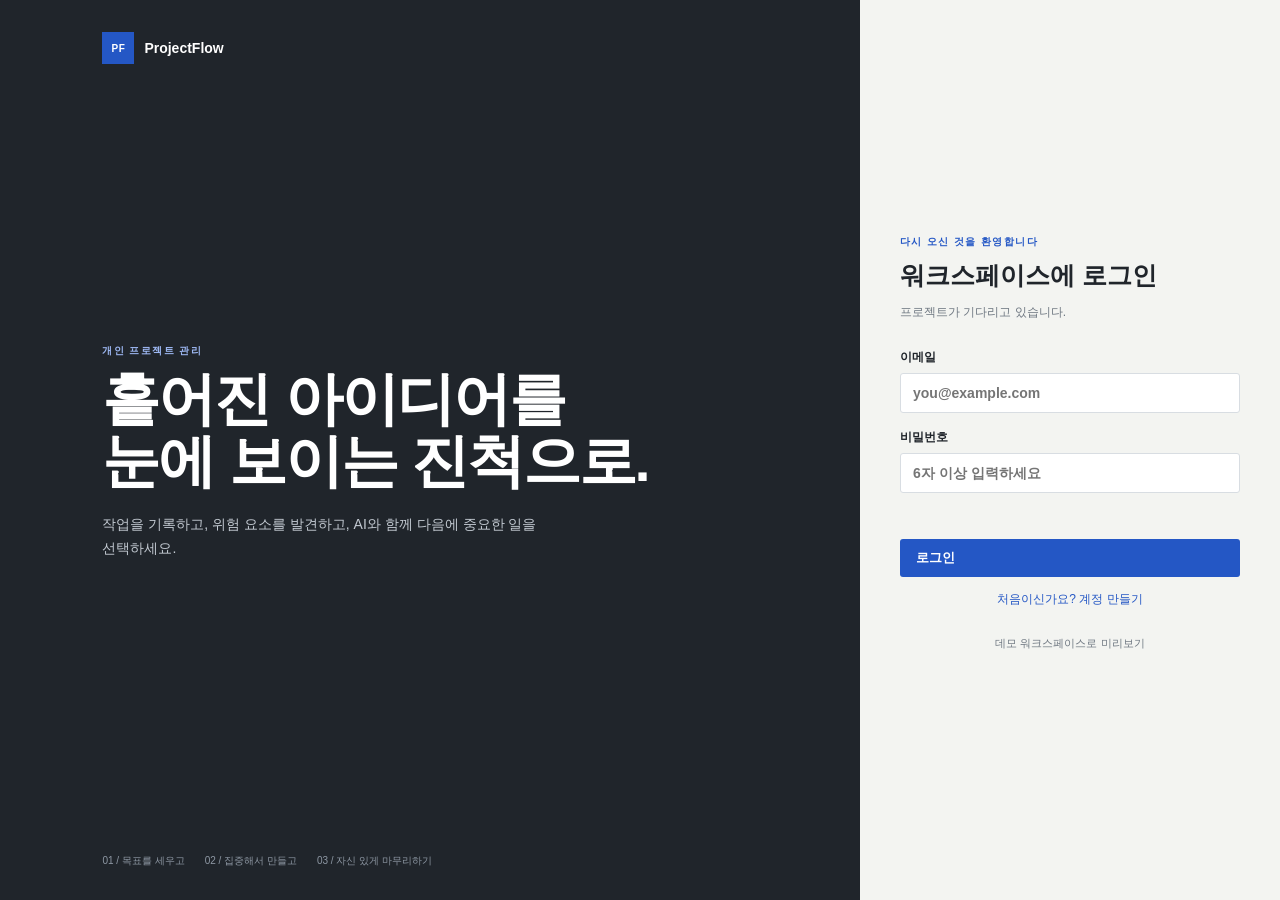
==== archive.html @ 21d0f252 "Build ProjectFlow MVP and responsive Korean UI" ====
<!doctype html>
<html lang="ko"><head><meta charset="UTF-8"><meta name="viewport" content="width=device-width, initial-scale=1"><title>ProjectFlow | 보관함</title><link rel="stylesheet" href="css/style.css"></head><body data-page="archive"><header class="topbar"><a class="brand" href="index.html"><span class="brand-mark">PF</span><span>ProjectFlow</span></a><nav class="top-actions"><a class="text-link" href="index.html">대시보드</a><button class="button button-ghost" data-logout>로그아웃</button></nav></header><main class="shell"><section class="page-heading reveal"><div><p class="eyebrow">프로젝트 기록</p><h1>보관함</h1><p class="lede">완료한 프로젝트를 조용히 돌아보는 공간입니다.</p></div></section><section id="archive-list" class="archive-list reveal delay-1"></section></main><script type="module" src="js/archive.js"></script></body></html>
---- css/style.css ----
:root{--background:#f3f4f1;--surface:#fff;--surface-muted:#e9edf2;--primary:#2457c5;--primary-soft:#e4ebfa;--text:#20252b;--text-muted:#6f7882;--border:#d8dde2;--success:#2f7d58;--warning:#b58018;--danger:#b94747;--radius:3px;--sidebar:232px;font-family:"Pretendard","Noto Sans KR","Segoe UI",Arial,sans-serif}*{box-sizing:border-box}body{margin:0;background:var(--background);color:var(--text);font-family:inherit;font-size:14px}a{color:inherit;text-decoration:none}button,input,textarea,select{font:inherit}button{cursor:pointer}.workspace-sidebar{position:fixed;inset:0 auto 0 0;width:var(--sidebar);display:flex;flex-direction:column;padding:24px 16px;background:var(--surface);border-right:1px solid var(--border);z-index:5}.sidebar-brand{display:flex;align-items:center;gap:10px;padding:0 8px;font-weight:700;font-size:16px}.sidebar-label{margin:48px 8px 10px;color:var(--text-muted);font-size:10px;font-weight:700;letter-spacing:1.4px}.sidebar-link{display:block;padding:10px 12px;margin:3px 0;border-left:2px solid transparent;color:var(--text-muted);font-weight:600}.sidebar-link:hover,.sidebar-link.selected{background:var(--primary-soft);border-left-color:var(--primary);color:var(--primary)}.sidebar-footer{margin-top:auto;display:grid;gap:14px;padding:16px 8px;border-top:1px solid var(--border)}.sidebar-status{color:var(--text-muted);font-size:11px}.sidebar-logout{padding:0;text-align:left;border:0;background:transparent;color:var(--text-muted);font-size:12px}.sidebar-logout:hover{color:var(--danger)}.topbar{height:64px;margin-left:var(--sidebar);padding:0 44px;display:flex;align-items:center;justify-content:flex-end;background:var(--surface);border-bottom:1px solid var(--border)}.topbar .brand{display:none}.top-actions{display:flex;align-items:center;gap:18px}.text-link,.back-link{color:var(--text-muted);font-size:12px;font-weight:700}.text-link:hover,.back-link:hover{color:var(--primary)}.shell{max-width:1160px;margin-left:var(--sidebar);padding:48px 52px 88px}.page-heading,.section-heading,.project-header,.insights-intro{display:flex;align-items:flex-end;justify-content:space-between;gap:24px}.eyebrow{margin:0 0 10px;color:var(--primary);font-size:10px;font-weight:800;letter-spacing:1.4px}.page-heading h1,.insights-intro h1{max-width:700px;margin:0;font-size:34px;line-height:1.15;letter-spacing:-1.2px}.lede{max-width:560px;margin:12px 0 0;color:var(--text-muted);font-size:14px;line-height:1.6}.button{min-height:38px;border:1px solid transparent;border-radius:var(--radius);padding:0 15px;font-size:13px;font-weight:700;transition:background .15s,border-color .15s,color .15s}.button:hover{transform:none}.button-primary{background:var(--primary);color:#fff}.button-primary:hover{background:#1d469f}.button-dark{background:var(--text);color:#fff}.button-ghost{background:var(--surface);border-color:var(--border);color:var(--text)}.button-ghost:hover{border-color:var(--primary);color:var(--primary)}.button-small{min-height:34px;padding:0 12px;font-size:12px}.button-wide{width:100%;display:flex;align-items:center;justify-content:space-between}.stats-row{display:grid;grid-template-columns:repeat(3,170px);gap:0;margin:48px 0 52px;border-top:1px solid var(--border);border-bottom:1px solid var(--border)}.stats-row>div{padding:16px 20px 16px 0}.stats-row>div+div{padding-left:20px;border-left:1px solid var(--border)}.stat-label{display:block;margin-bottom:8px;color:var(--text-muted);font-size:11px}.stats-row strong{font-size:26px;line-height:1}.section-heading{align-items:center;margin-bottom:12px}.section-heading h2{margin:0;font-size:20px;letter-spacing:-.5px}.section-heading .eyebrow{margin-bottom:7px}.muted{color:var(--text-muted);font-size:12px}.project-grid{display:grid;gap:0;background:var(--surface);border-top:1px solid var(--border);border-bottom:1px solid var(--border)}.project-card{display:grid;grid-template-columns:minmax(190px,1.2fr) minmax(220px,1fr) 150px;align-items:center;gap:28px;min-height:108px;padding:18px 20px;border-bottom:1px solid var(--border);transition:background .15s,border-color .15s}.project-card:last-child{border-bottom:0}.project-card:hover{background:#f8faff}.project-card h3{margin:6px 0 5px;font-size:16px;letter-spacing:-.3px}.project-card p{margin:0;overflow:hidden;color:var(--text-muted);font-size:12px;text-overflow:ellipsis;white-space:nowrap}.card-top{display:flex;align-items:center;gap:10px}.card-bottom{display:flex;align-items:center;justify-content:space-between}.status{font-size:10px;font-weight:800}.status.active{color:var(--success)}.status.completed{color:var(--text-muted)}.progress-meta{color:var(--primary);font-size:13px;font-weight:700}.progress-track{height:8px;overflow:hidden;background:var(--surface-muted);border-radius:2px}.progress-bar{height:100%;background:var(--primary);border-radius:2px;transition:width .35s ease}.empty-state{padding:70px 20px;text-align:left;border:1px dashed var(--border);background:var(--surface)}.empty-state h2{margin:15px 0 7px;font-size:20px}.empty-state p{margin:0 0 22px;color:var(--text-muted)}.empty-mark{display:inline-grid;place-items:center;width:32px;height:32px;border:1px solid var(--border);color:var(--primary);font-size:19px}.hidden{display:none!important}.modal{width:min(480px,calc(100% - 32px));border:0;padding:0;background:transparent}.modal::backdrop{background:rgba(32,37,43,.42)}.modal form{position:relative;padding:28px;background:var(--surface);border:1px solid var(--border);border-radius:var(--radius)}.modal-close{position:absolute;top:12px;right:14px;border:0;background:none;color:var(--text-muted);font-size:22px}.modal h2{margin:0 0 24px;font-size:22px}label{display:block;margin:0 0 16px;color:var(--text);font-size:12px;font-weight:700}input,textarea,select{display:block;width:100%;margin-top:7px;padding:11px 12px;border:1px solid var(--border);border-radius:var(--radius);background:var(--surface);color:var(--text);font-size:14px;outline:0}input:focus,textarea:focus,select:focus{border-color:var(--primary)}textarea{resize:vertical}.form-actions{display:flex;justify-content:flex-end;gap:8px;margin-top:22px}.form-error,.form-status{min-height:18px;color:var(--danger);font-size:12px}.project-shell{padding-top:38px}.project-header{align-items:flex-start;padding-bottom:34px;border-bottom:1px solid var(--border)}.project-header h1{margin:0 0 12px;font-size:34px;letter-spacing:-1.2px}.project-goal{max-width:650px;margin:0;color:var(--text-muted);line-height:1.6}.project-progress{min-width:190px}.project-progress strong{display:block;margin-bottom:6px;color:var(--primary);font-size:32px}.project-progress span{color:var(--text-muted);font-size:12px}.project-columns{display:grid;grid-template-columns:minmax(0,1fr) 270px;gap:48px;padding-top:38px}.task-list,.issue-list{border-top:1px solid var(--border)}.task-item,.issue-item{display:flex;align-items:center;gap:12px;min-height:58px;padding:12px 0;border-bottom:1px solid var(--border)}.task-check{width:18px;height:18px;accent-color:var(--primary)}.task-copy{flex:1}.task-title{font-size:13px}.task-title.done{text-decoration:line-through;color:var(--text-muted)}.priority,.severity{font-size:10px;font-weight:800}.priority.high,.severity.high{color:var(--danger)}.priority.medium,.severity.medium{color:var(--warning)}.priority.low,.severity.low{color:var(--success)}.item-delete{border:0;background:transparent;color:#a1a9b1;font-size:17px}.item-delete:hover{color:var(--danger)}.issue-heading{margin-top:56px}.issue-item{display:block;padding:15px 0}.issue-item-top{display:flex;align-items:center;justify-content:space-between;margin-bottom:8px}.issue-item p{margin:0 0 12px;font-size:13px}.issue-state{color:var(--text-muted);font-size:11px}.insight-callout{align-self:start;padding:22px;background:var(--primary-soft);border:1px solid #c6d4f1;border-left:3px solid var(--primary)}.insight-callout h2{margin:8px 0 12px;font-size:20px;line-height:1.25}.insight-callout p:not(.eyebrow){margin:0 0 22px;color:var(--text-muted);font-size:13px;line-height:1.6}.insight-callout .button{background:var(--primary)}.insights-shell{max-width:1050px}.insights-intro{align-items:center;padding-bottom:32px;border-bottom:1px solid var(--border)}.status-orb{display:grid;place-items:center;width:56px;height:56px;border:1px solid #c6d4f1;background:var(--primary-soft);color:var(--primary);font-size:13px;font-weight:800}.question-panel{margin:28px 0;padding:20px;background:var(--surface);border:1px solid var(--border)}.question-panel>label{margin:0 0 10px}.question-row{display:flex;gap:8px}.question-row input{margin:0}.question-row .button{white-space:nowrap}.analysis-grid{display:grid;grid-template-columns:1fr 1fr;gap:16px}.analysis-card{padding:22px;background:var(--surface);border:1px solid var(--border);border-radius:var(--radius)}.analysis-card.full{grid-column:1/-1;border-left:3px solid var(--primary)}.analysis-card h2{margin:7px 0 15px;font-size:20px}.analysis-card p{margin:0;color:var(--text-muted);font-size:13px;line-height:1.7}.analysis-card ul{padding:0;margin:0;list-style:none}.analysis-card li{padding:13px 0;border-top:1px solid var(--border)}.analysis-card li strong{display:block;margin-bottom:5px;font-size:13px}.analysis-card li span{display:block;color:var(--text-muted);font-size:12px;line-height:1.5}.analysis-card .label{color:var(--primary);font-size:10px;font-weight:800;letter-spacing:1px}.archive-list{background:var(--surface);border-top:1px solid var(--border);border-bottom:1px solid var(--border)}.archive-item{display:flex;align-items:center;justify-content:space-between;padding:20px;border-bottom:1px solid var(--border)}.archive-item:last-child{border-bottom:0}.archive-item h3{margin:0 0 6px;font-size:16px}.archive-item p{margin:0;color:var(--text-muted);font-size:12px}.archive-date{color:var(--text-muted);font-size:11px}.auth-layout{display:grid;grid-template-columns:1fr 420px;min-height:100vh}.auth-intro{display:flex;flex-direction:column;padding:32px 8vw;background:var(--text);color:#fff}.auth-intro .brand{display:flex;align-items:center;gap:10px;font-weight:700}.auth-message{margin:auto 0}.auth-message .eyebrow{color:#9db8f3}.auth-message h1{max-width:560px;margin:0 0 20px;font-size:clamp(36px,5vw,58px);line-height:1.08;letter-spacing:-2px}.auth-message p:not(.eyebrow){max-width:450px;color:#c2c9d1;line-height:1.7}.signal-list{display:flex;gap:20px;color:#8e98a4;font-size:10px}.auth-panel{display:grid;place-items:center;padding:28px;background:var(--background)}.auth-card{width:min(100%,340px)}.auth-card h2{margin:0 0 8px;font-size:25px}.auth-card .muted{margin-bottom:28px}.switch-auth,.demo-link{width:100%;padding:14px 0;border:0;background:transparent;color:var(--primary);font-size:12px}.demo-link{color:var(--text-muted);font-size:11px}.brand-mark{display:grid;place-items:center;width:32px;height:32px;background:var(--primary);color:#fff;font-size:10px;font-weight:800;letter-spacing:.5px}.reveal{animation:rise .35s ease both}.delay-1{animation-delay:.04s}.delay-2{animation-delay:.08s}@keyframes rise{from{opacity:0;transform:translateY(5px)}to{opacity:1;transform:none}}@media(max-width:800px){:root{--sidebar:0px}.workspace-sidebar{position:static;width:100%;height:auto;display:block;padding:12px 16px;border-right:0;border-bottom:1px solid var(--border)}.sidebar-brand{padding:0}.sidebar-label{display:none}.workspace-sidebar nav{display:flex;gap:4px;margin-top:12px}.sidebar-link{flex:1;padding:9px 7px;text-align:center;border-left:0;border-bottom:2px solid transparent;font-size:12px}.sidebar-link:hover,.sidebar-link.selected{border-left:0;border-bottom-color:var(--primary)}.sidebar-footer{display:none}.topbar{height:52px;margin-left:0;padding:0 16px}.top-actions{gap:12px}.top-actions .text-link{font-size:11px}.shell{margin-left:0;padding:32px 18px 56px}.page-heading,.project-header,.insights-intro{display:block}.page-heading .button{margin-top:22px}.page-heading h1,.insights-intro h1{font-size:29px}.stats-row{grid-template-columns:repeat(3,1fr);margin:34px 0 38px}.stats-row>div{padding:13px 8px 13px 0}.stats-row>div+div{padding-left:8px}.stats-row strong{font-size:22px}.stat-label{font-size:10px}.project-card{grid-template-columns:1fr;gap:11px;min-height:0;padding:17px}.project-card p{white-space:normal}.card-bottom{margin-top:4px}.project-columns{grid-template-columns:1fr;gap:36px;padding-top:30px}.insight-callout{order:-1}.project-header h1{font-size:29px}.project-progress{min-width:0;margin-top:25px}.analysis-grid{grid-template-columns:1fr}.analysis-card.full{grid-column:auto}.question-row{display:block}.question-row .button{width:100%;margin-top:9px}.archive-item{display:block}.archive-date{display:block;margin-top:10px}.auth-layout{grid-template-columns:1fr}.auth-intro{min-height:43vh;padding:26px 24px}.auth-message{margin:auto 0 30px}.auth-message h1{font-size:39px}.signal-list{display:none}.auth-panel{padding:42px 24px}.modal form{padding:24px}}
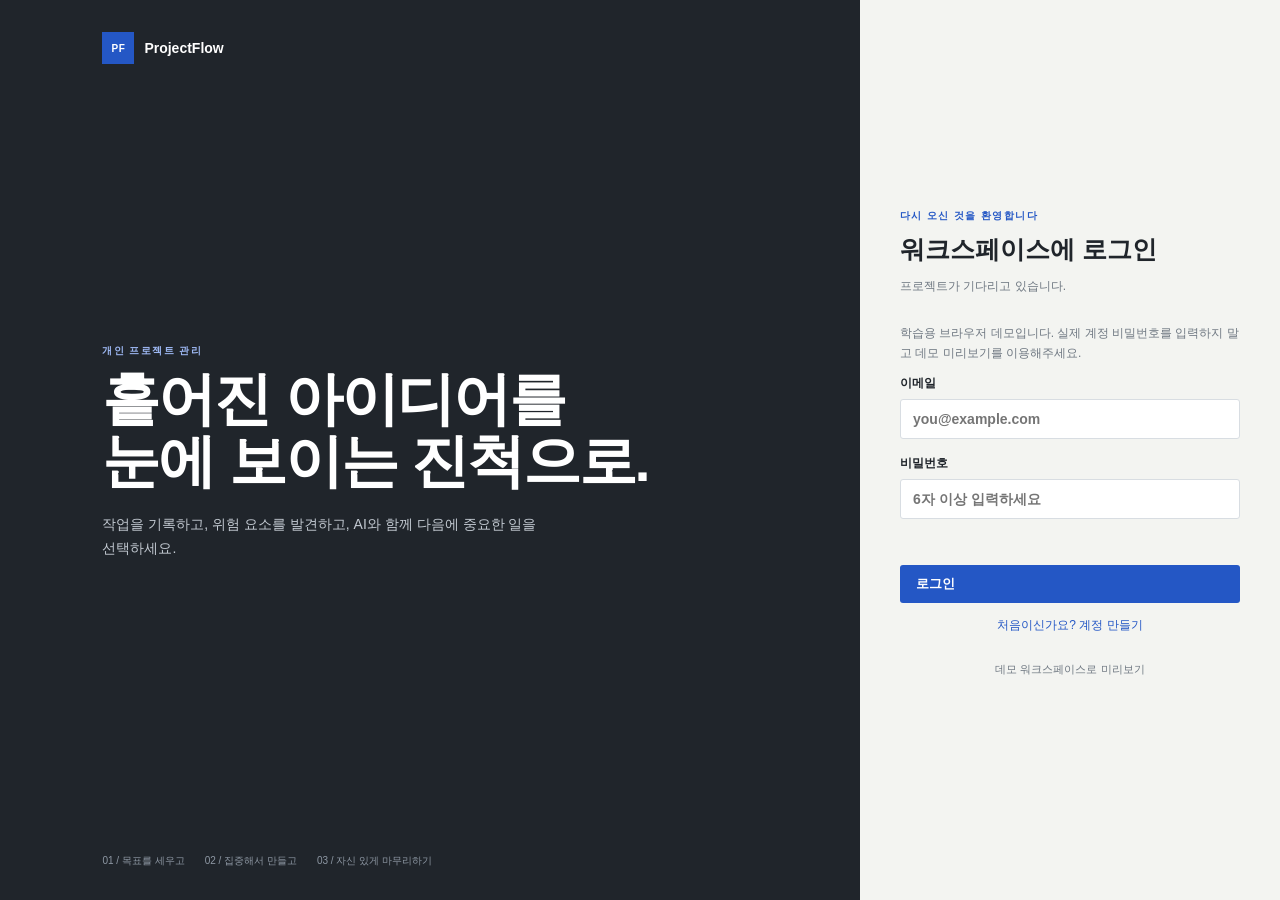
==== commit 1881ab70: "fix: show completed items in archive and document service screenshots" ====
--- a/archive.html
+++ b/archive.html
@@ -1,2 +1,2 @@
 <!doctype html>
-<html lang="ko"><head><meta charset="UTF-8"><meta name="viewport" content="width=device-width, initial-scale=1"><title>ProjectFlow | 보관함</title><link rel="stylesheet" href="css/style.css"></head><body data-page="archive"><header class="topbar"><a class="brand" href="index.html"><span class="brand-mark">PF</span><span>ProjectFlow</span></a><nav class="top-actions"><a class="text-link" href="index.html">대시보드</a><button class="button button-ghost" data-logout>로그아웃</button></nav></header><main class="shell"><section class="page-heading reveal"><div><p class="eyebrow">프로젝트 기록</p><h1>보관함</h1><p class="lede">완료한 프로젝트를 조용히 돌아보는 공간입니다.</p></div></section><section id="archive-list" class="archive-list reveal delay-1"></section></main><script type="module" src="js/archive.js"></script></body></html>+<html lang="ko"><head><meta charset="UTF-8"><meta name="viewport" content="width=device-width, initial-scale=1"><title>ProjectFlow | 보관함</title><link rel="stylesheet" href="css/style.css"></head><body data-page="archive"><header class="topbar"><a class="brand" href="index.html"><span class="brand-mark">PF</span><span>ProjectFlow</span></a><nav class="top-actions"><a class="text-link" href="index.html">대시보드</a><button class="button button-ghost" data-logout>로그아웃</button></nav></header><main class="shell"><section class="page-heading reveal"><div><p class="eyebrow">프로젝트 기록</p><h1>보관함</h1><p class="lede">완료한 작업과 모든 작업을 마친 프로젝트를 모아봅니다.</p></div></section><section id="archive-list" class="archive-list reveal delay-1"></section></main><script type="module" src="js/archive.js?v=2"></script></body></html>
--- a/css/style.css
+++ b/css/style.css
@@ -1 +1,18 @@
-:root{--background:#f3f4f1;--surface:#fff;--surface-muted:#e9edf2;--primary:#2457c5;--primary-soft:#e4ebfa;--text:#20252b;--text-muted:#6f7882;--border:#d8dde2;--success:#2f7d58;--warning:#b58018;--danger:#b94747;--radius:3px;--sidebar:232px;font-family:"Pretendard","Noto Sans KR","Segoe UI",Arial,sans-serif}*{box-sizing:border-box}body{margin:0;background:var(--background);color:var(--text);font-family:inherit;font-size:14px}a{color:inherit;text-decoration:none}button,input,textarea,select{font:inherit}button{cursor:pointer}.workspace-sidebar{position:fixed;inset:0 auto 0 0;width:var(--sidebar);display:flex;flex-direction:column;padding:24px 16px;background:var(--surface);border-right:1px solid var(--border);z-index:5}.sidebar-brand{display:flex;align-items:center;gap:10px;padding:0 8px;font-weight:700;font-size:16px}.sidebar-label{margin:48px 8px 10px;color:var(--text-muted);font-size:10px;font-weight:700;letter-spacing:1.4px}.sidebar-link{display:block;padding:10px 12px;margin:3px 0;border-left:2px solid transparent;color:var(--text-muted);font-weight:600}.sidebar-link:hover,.sidebar-link.selected{background:var(--primary-soft);border-left-color:var(--primary);color:var(--primary)}.sidebar-footer{margin-top:auto;display:grid;gap:14px;padding:16px 8px;border-top:1px solid var(--border)}.sidebar-status{color:var(--text-muted);font-size:11px}.sidebar-logout{padding:0;text-align:left;border:0;background:transparent;color:var(--text-muted);font-size:12px}.sidebar-logout:hover{color:var(--danger)}.topbar{height:64px;margin-left:var(--sidebar);padding:0 44px;display:flex;align-items:center;justify-content:flex-end;background:var(--surface);border-bottom:1px solid var(--border)}.topbar .brand{display:none}.top-actions{display:flex;align-items:center;gap:18px}.text-link,.back-link{color:var(--text-muted);font-size:12px;font-weight:700}.text-link:hover,.back-link:hover{color:var(--primary)}.shell{max-width:1160px;margin-left:var(--sidebar);padding:48px 52px 88px}.page-heading,.section-heading,.project-header,.insights-intro{display:flex;align-items:flex-end;justify-content:space-between;gap:24px}.eyebrow{margin:0 0 10px;color:var(--primary);font-size:10px;font-weight:800;letter-spacing:1.4px}.page-heading h1,.insights-intro h1{max-width:700px;margin:0;font-size:34px;line-height:1.15;letter-spacing:-1.2px}.lede{max-width:560px;margin:12px 0 0;color:var(--text-muted);font-size:14px;line-height:1.6}.button{min-height:38px;border:1px solid transparent;border-radius:var(--radius);padding:0 15px;font-size:13px;font-weight:700;transition:background .15s,border-color .15s,color .15s}.button:hover{transform:none}.button-primary{background:var(--primary);color:#fff}.button-primary:hover{background:#1d469f}.button-dark{background:var(--text);color:#fff}.button-ghost{background:var(--surface);border-color:var(--border);color:var(--text)}.button-ghost:hover{border-color:var(--primary);color:var(--primary)}.button-small{min-height:34px;padding:0 12px;font-size:12px}.button-wide{width:100%;display:flex;align-items:center;justify-content:space-between}.stats-row{display:grid;grid-template-columns:repeat(3,170px);gap:0;margin:48px 0 52px;border-top:1px solid var(--border);border-bottom:1px solid var(--border)}.stats-row>div{padding:16px 20px 16px 0}.stats-row>div+div{padding-left:20px;border-left:1px solid var(--border)}.stat-label{display:block;margin-bottom:8px;color:var(--text-muted);font-size:11px}.stats-row strong{font-size:26px;line-height:1}.section-heading{align-items:center;margin-bottom:12px}.section-heading h2{margin:0;font-size:20px;letter-spacing:-.5px}.section-heading .eyebrow{margin-bottom:7px}.muted{color:var(--text-muted);font-size:12px}.project-grid{display:grid;gap:0;background:var(--surface);border-top:1px solid var(--border);border-bottom:1px solid var(--border)}.project-card{display:grid;grid-template-columns:minmax(190px,1.2fr) minmax(220px,1fr) 150px;align-items:center;gap:28px;min-height:108px;padding:18px 20px;border-bottom:1px solid var(--border);transition:background .15s,border-color .15s}.project-card:last-child{border-bottom:0}.project-card:hover{background:#f8faff}.project-card h3{margin:6px 0 5px;font-size:16px;letter-spacing:-.3px}.project-card p{margin:0;overflow:hidden;color:var(--text-muted);font-size:12px;text-overflow:ellipsis;white-space:nowrap}.card-top{display:flex;align-items:center;gap:10px}.card-bottom{display:flex;align-items:center;justify-content:space-between}.status{font-size:10px;font-weight:800}.status.active{color:var(--success)}.status.completed{color:var(--text-muted)}.progress-meta{color:var(--primary);font-size:13px;font-weight:700}.progress-track{height:8px;overflow:hidden;background:var(--surface-muted);border-radius:2px}.progress-bar{height:100%;background:var(--primary);border-radius:2px;transition:width .35s ease}.empty-state{padding:70px 20px;text-align:left;border:1px dashed var(--border);background:var(--surface)}.empty-state h2{margin:15px 0 7px;font-size:20px}.empty-state p{margin:0 0 22px;color:var(--text-muted)}.empty-mark{display:inline-grid;place-items:center;width:32px;height:32px;border:1px solid var(--border);color:var(--primary);font-size:19px}.hidden{display:none!important}.modal{width:min(480px,calc(100% - 32px));border:0;padding:0;background:transparent}.modal::backdrop{background:rgba(32,37,43,.42)}.modal form{position:relative;padding:28px;background:var(--surface);border:1px solid var(--border);border-radius:var(--radius)}.modal-close{position:absolute;top:12px;right:14px;border:0;background:none;color:var(--text-muted);font-size:22px}.modal h2{margin:0 0 24px;font-size:22px}label{display:block;margin:0 0 16px;color:var(--text);font-size:12px;font-weight:700}input,textarea,select{display:block;width:100%;margin-top:7px;padding:11px 12px;border:1px solid var(--border);border-radius:var(--radius);background:var(--surface);color:var(--text);font-size:14px;outline:0}input:focus,textarea:focus,select:focus{border-color:var(--primary)}textarea{resize:vertical}.form-actions{display:flex;justify-content:flex-end;gap:8px;margin-top:22px}.form-error,.form-status{min-height:18px;color:var(--danger);font-size:12px}.project-shell{padding-top:38px}.project-header{align-items:flex-start;padding-bottom:34px;border-bottom:1px solid var(--border)}.project-header h1{margin:0 0 12px;font-size:34px;letter-spacing:-1.2px}.project-goal{max-width:650px;margin:0;color:var(--text-muted);line-height:1.6}.project-progress{min-width:190px}.project-progress strong{display:block;margin-bottom:6px;color:var(--primary);font-size:32px}.project-progress span{color:var(--text-muted);font-size:12px}.project-columns{display:grid;grid-template-columns:minmax(0,1fr) 270px;gap:48px;padding-top:38px}.task-list,.issue-list{border-top:1px solid var(--border)}.task-item,.issue-item{display:flex;align-items:center;gap:12px;min-height:58px;padding:12px 0;border-bottom:1px solid var(--border)}.task-check{width:18px;height:18px;accent-color:var(--primary)}.task-copy{flex:1}.task-title{font-size:13px}.task-title.done{text-decoration:line-through;color:var(--text-muted)}.priority,.severity{font-size:10px;font-weight:800}.priority.high,.severity.high{color:var(--danger)}.priority.medium,.severity.medium{color:var(--warning)}.priority.low,.severity.low{color:var(--success)}.item-delete{border:0;background:transparent;color:#a1a9b1;font-size:17px}.item-delete:hover{color:var(--danger)}.issue-heading{margin-top:56px}.issue-item{display:block;padding:15px 0}.issue-item-top{display:flex;align-items:center;justify-content:space-between;margin-bottom:8px}.issue-item p{margin:0 0 12px;font-size:13px}.issue-state{color:var(--text-muted);font-size:11px}.insight-callout{align-self:start;padding:22px;background:var(--primary-soft);border:1px solid #c6d4f1;border-left:3px solid var(--primary)}.insight-callout h2{margin:8px 0 12px;font-size:20px;line-height:1.25}.insight-callout p:not(.eyebrow){margin:0 0 22px;color:var(--text-muted);font-size:13px;line-height:1.6}.insight-callout .button{background:var(--primary)}.insights-shell{max-width:1050px}.insights-intro{align-items:center;padding-bottom:32px;border-bottom:1px solid var(--border)}.status-orb{display:grid;place-items:center;width:56px;height:56px;border:1px solid #c6d4f1;background:var(--primary-soft);color:var(--primary);font-size:13px;font-weight:800}.question-panel{margin:28px 0;padding:20px;background:var(--surface);border:1px solid var(--border)}.question-panel>label{margin:0 0 10px}.question-row{display:flex;gap:8px}.question-row input{margin:0}.question-row .button{white-space:nowrap}.analysis-grid{display:grid;grid-template-columns:1fr 1fr;gap:16px}.analysis-card{padding:22px;background:var(--surface);border:1px solid var(--border);border-radius:var(--radius)}.analysis-card.full{grid-column:1/-1;border-left:3px solid var(--primary)}.analysis-card h2{margin:7px 0 15px;font-size:20px}.analysis-card p{margin:0;color:var(--text-muted);font-size:13px;line-height:1.7}.analysis-card ul{padding:0;margin:0;list-style:none}.analysis-card li{padding:13px 0;border-top:1px solid var(--border)}.analysis-card li strong{display:block;margin-bottom:5px;font-size:13px}.analysis-card li span{display:block;color:var(--text-muted);font-size:12px;line-height:1.5}.analysis-card .label{color:var(--primary);font-size:10px;font-weight:800;letter-spacing:1px}.archive-list{background:var(--surface);border-top:1px solid var(--border);border-bottom:1px solid var(--border)}.archive-item{display:flex;align-items:center;justify-content:space-between;padding:20px;border-bottom:1px solid var(--border)}.archive-item:last-child{border-bottom:0}.archive-item h3{margin:0 0 6px;font-size:16px}.archive-item p{margin:0;color:var(--text-muted);font-size:12px}.archive-date{color:var(--text-muted);font-size:11px}.auth-layout{display:grid;grid-template-columns:1fr 420px;min-height:100vh}.auth-intro{display:flex;flex-direction:column;padding:32px 8vw;background:var(--text);color:#fff}.auth-intro .brand{display:flex;align-items:center;gap:10px;font-weight:700}.auth-message{margin:auto 0}.auth-message .eyebrow{color:#9db8f3}.auth-message h1{max-width:560px;margin:0 0 20px;font-size:clamp(36px,5vw,58px);line-height:1.08;letter-spacing:-2px}.auth-message p:not(.eyebrow){max-width:450px;color:#c2c9d1;line-height:1.7}.signal-list{display:flex;gap:20px;color:#8e98a4;font-size:10px}.auth-panel{display:grid;place-items:center;padding:28px;background:var(--background)}.auth-card{width:min(100%,340px)}.auth-card h2{margin:0 0 8px;font-size:25px}.auth-card .muted{margin-bottom:28px}.switch-auth,.demo-link{width:100%;padding:14px 0;border:0;background:transparent;color:var(--primary);font-size:12px}.demo-link{color:var(--text-muted);font-size:11px}.brand-mark{display:grid;place-items:center;width:32px;height:32px;background:var(--primary);color:#fff;font-size:10px;font-weight:800;letter-spacing:.5px}.reveal{animation:rise .35s ease both}.delay-1{animation-delay:.04s}.delay-2{animation-delay:.08s}@keyframes rise{from{opacity:0;transform:translateY(5px)}to{opacity:1;transform:none}}@media(max-width:800px){:root{--sidebar:0px}.workspace-sidebar{position:static;width:100%;height:auto;display:block;padding:12px 16px;border-right:0;border-bottom:1px solid var(--border)}.sidebar-brand{padding:0}.sidebar-label{display:none}.workspace-sidebar nav{display:flex;gap:4px;margin-top:12px}.sidebar-link{flex:1;padding:9px 7px;text-align:center;border-left:0;border-bottom:2px solid transparent;font-size:12px}.sidebar-link:hover,.sidebar-link.selected{border-left:0;border-bottom-color:var(--primary)}.sidebar-footer{display:none}.topbar{height:52px;margin-left:0;padding:0 16px}.top-actions{gap:12px}.top-actions .text-link{font-size:11px}.shell{margin-left:0;padding:32px 18px 56px}.page-heading,.project-header,.insights-intro{display:block}.page-heading .button{margin-top:22px}.page-heading h1,.insights-intro h1{font-size:29px}.stats-row{grid-template-columns:repeat(3,1fr);margin:34px 0 38px}.stats-row>div{padding:13px 8px 13px 0}.stats-row>div+div{padding-left:8px}.stats-row strong{font-size:22px}.stat-label{font-size:10px}.project-card{grid-template-columns:1fr;gap:11px;min-height:0;padding:17px}.project-card p{white-space:normal}.card-bottom{margin-top:4px}.project-columns{grid-template-columns:1fr;gap:36px;padding-top:30px}.insight-callout{order:-1}.project-header h1{font-size:29px}.project-progress{min-width:0;margin-top:25px}.analysis-grid{grid-template-columns:1fr}.analysis-card.full{grid-column:auto}.question-row{display:block}.question-row .button{width:100%;margin-top:9px}.archive-item{display:block}.archive-date{display:block;margin-top:10px}.auth-layout{grid-template-columns:1fr}.auth-intro{min-height:43vh;padding:26px 24px}.auth-message{margin:auto 0 30px}.auth-message h1{font-size:39px}.signal-list{display:none}.auth-panel{padding:42px 24px}.modal form{padding:24px}}+:root{--background:#f3f4f1;--surface:#fff;--surface-muted:#e9edf2;--primary:#2457c5;--primary-soft:#e4ebfa;--text:#20252b;--text-muted:#6f7882;--border:#d8dde2;--success:#2f7d58;--warning:#b58018;--danger:#b94747;--radius:3px;--sidebar:232px;font-family:"Pretendard","Noto Sans KR","Segoe UI",Arial,sans-serif}*{box-sizing:border-box}body{margin:0;background:var(--background);color:var(--text);font-family:inherit;font-size:14px}a{color:inherit;text-decoration:none}button,input,textarea,select{font:inherit}button{cursor:pointer}.workspace-sidebar{position:fixed;inset:0 auto 0 0;width:var(--sidebar);display:flex;flex-direction:column;padding:24px 16px;background:var(--surface);border-right:1px solid var(--border);z-index:5}.sidebar-brand{display:flex;align-items:center;gap:10px;padding:0 8px;font-weight:700;font-size:16px}.sidebar-label{margin:48px 8px 10px;color:var(--text-muted);font-size:10px;font-weight:700;letter-spacing:1.4px}.sidebar-link{display:block;padding:10px 12px;margin:3px 0;border-left:2px solid transparent;color:var(--text-muted);font-weight:600}.sidebar-link:hover,.sidebar-link.selected{background:var(--primary-soft);border-left-color:var(--primary);color:var(--primary)}.sidebar-footer{margin-top:auto;display:grid;gap:14px;padding:16px 8px;border-top:1px solid var(--border)}.sidebar-status{color:var(--text-muted);font-size:11px}.sidebar-logout{padding:0;text-align:left;border:0;background:transparent;color:var(--text-muted);font-size:12px}.sidebar-logout:hover{color:var(--danger)}.topbar{height:64px;margin-left:var(--sidebar);padding:0 44px;display:flex;align-items:center;justify-content:flex-end;background:var(--surface);border-bottom:1px solid var(--border)}.topbar .brand{display:none}.top-actions{display:flex;align-items:center;gap:18px}.text-link,.back-link{color:var(--text-muted);font-size:12px;font-weight:700}.text-link:hover,.back-link:hover{color:var(--primary)}.shell{max-width:1160px;margin-left:var(--sidebar);padding:48px 52px 88px}.page-heading,.section-heading,.project-header,.insights-intro{display:flex;align-items:flex-end;justify-content:space-between;gap:24px}.eyebrow{margin:0 0 10px;color:var(--primary);font-size:10px;font-weight:800;letter-spacing:1.4px}.page-heading h1,.insights-intro h1{max-width:700px;margin:0;font-size:34px;line-height:1.15;letter-spacing:-1.2px}.lede{max-width:560px;margin:12px 0 0;color:var(--text-muted);font-size:14px;line-height:1.6}.button{min-height:38px;border:1px solid transparent;border-radius:var(--radius);padding:0 15px;font-size:13px;font-weight:700;transition:background .15s,border-color .15s,color .15s}.button:hover{transform:none}.button-primary{background:var(--primary);color:#fff}.button-primary:hover{background:#1d469f}.button-dark{background:var(--text);color:#fff}.button-ghost{background:var(--surface);border-color:var(--border);color:var(--text)}.button-ghost:hover{border-color:var(--primary);color:var(--primary)}.button-small{min-height:34px;padding:0 12px;font-size:12px}.button-wide{width:100%;display:flex;align-items:center;justify-content:space-between}.stats-row{display:grid;grid-template-columns:repeat(3,170px);gap:0;margin:48px 0 52px;border-top:1px solid var(--border);border-bottom:1px solid var(--border)}.stats-row>div{padding:16px 20px 16px 0}.stats-row>div+div{padding-left:20px;border-left:1px solid var(--border)}.stat-label{display:block;margin-bottom:8px;color:var(--text-muted);font-size:11px}.stats-row strong{font-size:26px;line-height:1}.section-heading{align-items:center;margin-bottom:12px}.section-heading h2{margin:0;font-size:20px;letter-spacing:-.5px}.section-heading .eyebrow{margin-bottom:7px}.muted{color:var(--text-muted);font-size:12px}.project-grid{display:grid;gap:0;background:var(--surface);border-top:1px solid var(--border);border-bottom:1px solid var(--border)}.project-card{display:grid;grid-template-columns:minmax(190px,1.2fr) minmax(220px,1fr) 150px;align-items:center;gap:28px;min-height:108px;padding:18px 20px;border-bottom:1px solid var(--border);transition:background .15s,border-color .15s}.project-card:last-child{border-bottom:0}.project-card:hover{background:#f8faff}.project-card h3{margin:6px 0 5px;font-size:16px;letter-spacing:-.3px}.project-card p{margin:0;overflow:hidden;color:var(--text-muted);font-size:12px;text-overflow:ellipsis;white-space:nowrap}.card-top{display:flex;align-items:center;gap:10px}.card-bottom{display:flex;align-items:center;justify-content:space-between}.status{font-size:10px;font-weight:800}.status.active{color:var(--success)}.status.completed{color:var(--text-muted)}.progress-meta{color:var(--primary);font-size:13px;font-weight:700}.progress-track{height:8px;overflow:hidden;background:var(--surface-muted);border-radius:2px}.progress-bar{height:100%;background:var(--primary);border-radius:2px;transition:width .35s ease}.empty-state{padding:70px 20px;text-align:left;border:1px dashed var(--border);background:var(--surface)}.empty-state h2{margin:15px 0 7px;font-size:20px}.empty-state p{margin:0 0 22px;color:var(--text-muted)}.empty-mark{display:inline-grid;place-items:center;width:32px;height:32px;border:1px solid var(--border);color:var(--primary);font-size:19px}.hidden{display:none!important}.modal{width:min(480px,calc(100% - 32px));border:0;padding:0;background:transparent}.modal::backdrop{background:rgba(32,37,43,.42)}.modal form{position:relative;padding:28px;background:var(--surface);border:1px solid var(--border);border-radius:var(--radius)}.modal-close{position:absolute;top:12px;right:14px;border:0;background:none;color:var(--text-muted);font-size:22px}.modal h2{margin:0 0 24px;font-size:22px}label{display:block;margin:0 0 16px;color:var(--text);font-size:12px;font-weight:700}input,textarea,select{display:block;width:100%;margin-top:7px;padding:11px 12px;border:1px solid var(--border);border-radius:var(--radius);background:var(--surface);color:var(--text);font-size:14px;outline:0}input:focus,textarea:focus,select:focus{border-color:var(--primary)}textarea{resize:vertical}.form-actions{display:flex;justify-content:flex-end;gap:8px;margin-top:22px}.form-error,.form-status{min-height:18px;color:var(--danger);font-size:12px}.project-shell{padding-top:38px}.project-header{align-items:flex-start;padding-bottom:34px;border-bottom:1px solid var(--border)}.project-header h1{margin:0 0 12px;font-size:34px;letter-spacing:-1.2px}.project-goal{max-width:650px;margin:0;color:var(--text-muted);line-height:1.6}.project-progress{min-width:190px}.project-progress strong{display:block;margin-bottom:6px;color:var(--primary);font-size:32px}.project-progress span{color:var(--text-muted);font-size:12px}.project-columns{display:grid;grid-template-columns:minmax(0,1fr) 270px;gap:48px;padding-top:38px}.task-list,.issue-list{border-top:1px solid var(--border)}.task-item,.issue-item{display:flex;align-items:center;gap:12px;min-height:58px;padding:12px 0;border-bottom:1px solid var(--border)}.task-check{width:18px;height:18px;accent-color:var(--primary)}.task-copy{flex:1}.task-title{font-size:13px}.task-title.done{text-decoration:line-through;color:var(--text-muted)}.priority,.severity{font-size:10px;font-weight:800}.priority.high,.severity.high{color:var(--danger)}.priority.medium,.severity.medium{color:var(--warning)}.priority.low,.severity.low{color:var(--success)}.item-delete{border:0;background:transparent;color:#a1a9b1;font-size:17px}.item-delete:hover{color:var(--danger)}.issue-heading{margin-top:56px}.issue-item{display:block;padding:15px 0}.issue-item-top{display:flex;align-items:center;justify-content:space-between;margin-bottom:8px}.issue-item p{margin:0 0 12px;font-size:13px}.issue-state{color:var(--text-muted);font-size:11px}.insight-callout{align-self:start;padding:22px;background:var(--primary-soft);border:1px solid #c6d4f1;border-left:3px solid var(--primary)}.insight-callout h2{margin:8px 0 12px;font-size:20px;line-height:1.25}.insight-callout p:not(.eyebrow){margin:0 0 22px;color:var(--text-muted);font-size:13px;line-height:1.6}.insight-callout .button{background:var(--primary)}.insights-shell{max-width:1050px}.insights-intro{align-items:center;padding-bottom:32px;border-bottom:1px solid var(--border)}.status-orb{display:grid;place-items:center;width:56px;height:56px;border:1px solid #c6d4f1;background:var(--primary-soft);color:var(--primary);font-size:13px;font-weight:800}.question-panel{margin:28px 0;padding:20px;background:var(--surface);border:1px solid var(--border)}.question-panel>label{margin:0 0 10px}.question-row{display:flex;gap:8px}.question-row input{margin:0}.question-row .button{white-space:nowrap}.analysis-grid{display:grid;grid-template-columns:1fr 1fr;gap:16px}.analysis-card{padding:22px;background:var(--surface);border:1px solid var(--border);border-radius:var(--radius)}.analysis-card.full{grid-column:1/-1;border-left:3px solid var(--primary)}.analysis-card h2{margin:7px 0 15px;font-size:20px}.analysis-card p{margin:0;color:var(--text-muted);font-size:13px;line-height:1.7}.analysis-card ul{padding:0;margin:0;list-style:none}.analysis-card li{padding:13px 0;border-top:1px solid var(--border)}.analysis-card li strong{display:block;margin-bottom:5px;font-size:13px}.analysis-card li span{display:block;color:var(--text-muted);font-size:12px;line-height:1.5}.analysis-card .label{color:var(--primary);font-size:10px;font-weight:800;letter-spacing:1px}.archive-list{background:var(--surface);border-top:1px solid var(--border);border-bottom:1px solid var(--border)}.archive-item{display:flex;align-items:center;justify-content:space-between;padding:20px;border-bottom:1px solid var(--border)}.archive-item:last-child{border-bottom:0}.archive-item h3{margin:0 0 6px;font-size:16px}.archive-item p{margin:0;color:var(--text-muted);font-size:12px}.archive-date{color:var(--text-muted);font-size:11px}.auth-layout{display:grid;grid-template-columns:1fr 420px;min-height:100vh}.auth-intro{display:flex;flex-direction:column;padding:32px 8vw;background:var(--text);color:#fff}.auth-intro .brand{display:flex;align-items:center;gap:10px;font-weight:700}.auth-message{margin:auto 0}.auth-message .eyebrow{color:#9db8f3}.auth-message h1{max-width:560px;margin:0 0 20px;font-size:clamp(36px,5vw,58px);line-height:1.08;letter-spacing:-2px}.auth-message p:not(.eyebrow){max-width:450px;color:#c2c9d1;line-height:1.7}.signal-list{display:flex;gap:20px;color:#8e98a4;font-size:10px}.auth-panel{display:grid;place-items:center;padding:28px;background:var(--background)}.auth-card{width:min(100%,340px)}.auth-card h2{margin:0 0 8px;font-size:25px}.auth-card .muted{margin-bottom:28px}.switch-auth,.demo-link{width:100%;padding:14px 0;border:0;background:transparent;color:var(--primary);font-size:12px}.demo-link{color:var(--text-muted);font-size:11px}.brand-mark{display:grid;place-items:center;width:32px;height:32px;background:var(--primary);color:#fff;font-size:10px;font-weight:800;letter-spacing:.5px}.reveal{animation:rise .35s ease both}.delay-1{animation-delay:.04s}.delay-2{animation-delay:.08s}@keyframes rise{from{opacity:0;transform:translateY(5px)}to{opacity:1;transform:none}}@media(max-width:800px){:root{--sidebar:0px}.workspace-sidebar{position:static;width:100%;height:auto;display:block;padding:12px 16px;border-right:0;border-bottom:1px solid var(--border)}.sidebar-brand{padding:0}.sidebar-label{display:none}.workspace-sidebar nav{display:flex;gap:4px;margin-top:12px}.sidebar-link{flex:1;padding:9px 7px;text-align:center;border-left:0;border-bottom:2px solid transparent;font-size:12px}.sidebar-link:hover,.sidebar-link.selected{border-left:0;border-bottom-color:var(--primary)}.sidebar-footer{display:none}.topbar{height:52px;margin-left:0;padding:0 16px}.top-actions{gap:12px}.top-actions .text-link{font-size:11px}.shell{margin-left:0;padding:32px 18px 56px}.page-heading,.project-header,.insights-intro{display:block}.page-heading .button{margin-top:22px}.page-heading h1,.insights-intro h1{font-size:29px}.stats-row{grid-template-columns:repeat(3,1fr);margin:34px 0 38px}.stats-row>div{padding:13px 8px 13px 0}.stats-row>div+div{padding-left:8px}.stats-row strong{font-size:22px}.stat-label{font-size:10px}.project-card{grid-template-columns:1fr;gap:11px;min-height:0;padding:17px}.project-card p{white-space:normal}.card-bottom{margin-top:4px}.project-columns{grid-template-columns:1fr;gap:36px;padding-top:30px}.insight-callout{order:-1}.project-header h1{font-size:29px}.project-progress{min-width:0;margin-top:25px}.analysis-grid{grid-template-columns:1fr}.analysis-card.full{grid-column:auto}.question-row{display:block}.question-row .button{width:100%;margin-top:9px}.archive-item{display:block}.archive-date{display:block;margin-top:10px}.auth-layout{grid-template-columns:1fr}.auth-intro{min-height:43vh;padding:26px 24px}.auth-message{margin:auto 0 30px}.auth-message h1{font-size:39px}.signal-list{display:none}.auth-panel{padding:42px 24px}.modal form{padding:24px}}
+
+.analysis-notice{font-size:12px;color:var(--text-muted);line-height:1.7;margin-top:14px}
+.analysis-card p,.analysis-card li,.form-status{overflow-wrap:anywhere}
+.analysis-card li>span{white-space:pre-line}
+#analysis-status:empty{display:none}
+@media(max-width:600px){.question-row{display:flex;flex-direction:column;align-items:stretch}.question-row input{width:100%;min-width:0}.question-row .button{width:100%}.analysis-grid{grid-template-columns:minmax(0,1fr)}}
+
+.wide-modal{width:min(680px,calc(100% - 32px))}
+.starter-list{display:grid;gap:12px;margin-top:20px}
+.starter-item{display:grid;grid-template-columns:20px minmax(0,1fr);gap:14px;align-items:start;margin:0;padding:18px;border:1px solid var(--border);background:#f8faff;border-radius:8px;cursor:pointer}
+.starter-item input[type=checkbox]{width:18px;height:18px;margin:3px 0 0;padding:0;accent-color:var(--primary)}
+.starter-copy{display:grid;gap:8px;min-width:0}
+.starter-copy strong{font-size:15px;line-height:1.5;overflow-wrap:anywhere}
+.starter-copy small{display:block;font-size:12px;font-weight:400;line-height:1.7;color:var(--text-muted);overflow-wrap:anywhere}
+.modal{max-height:calc(100dvh - 32px);overflow-y:auto}
+.button:disabled{opacity:.65;cursor:wait}
+@media(max-width:600px){.modal .form-actions{flex-wrap:wrap}.starter-item{padding:14px;gap:10px}}
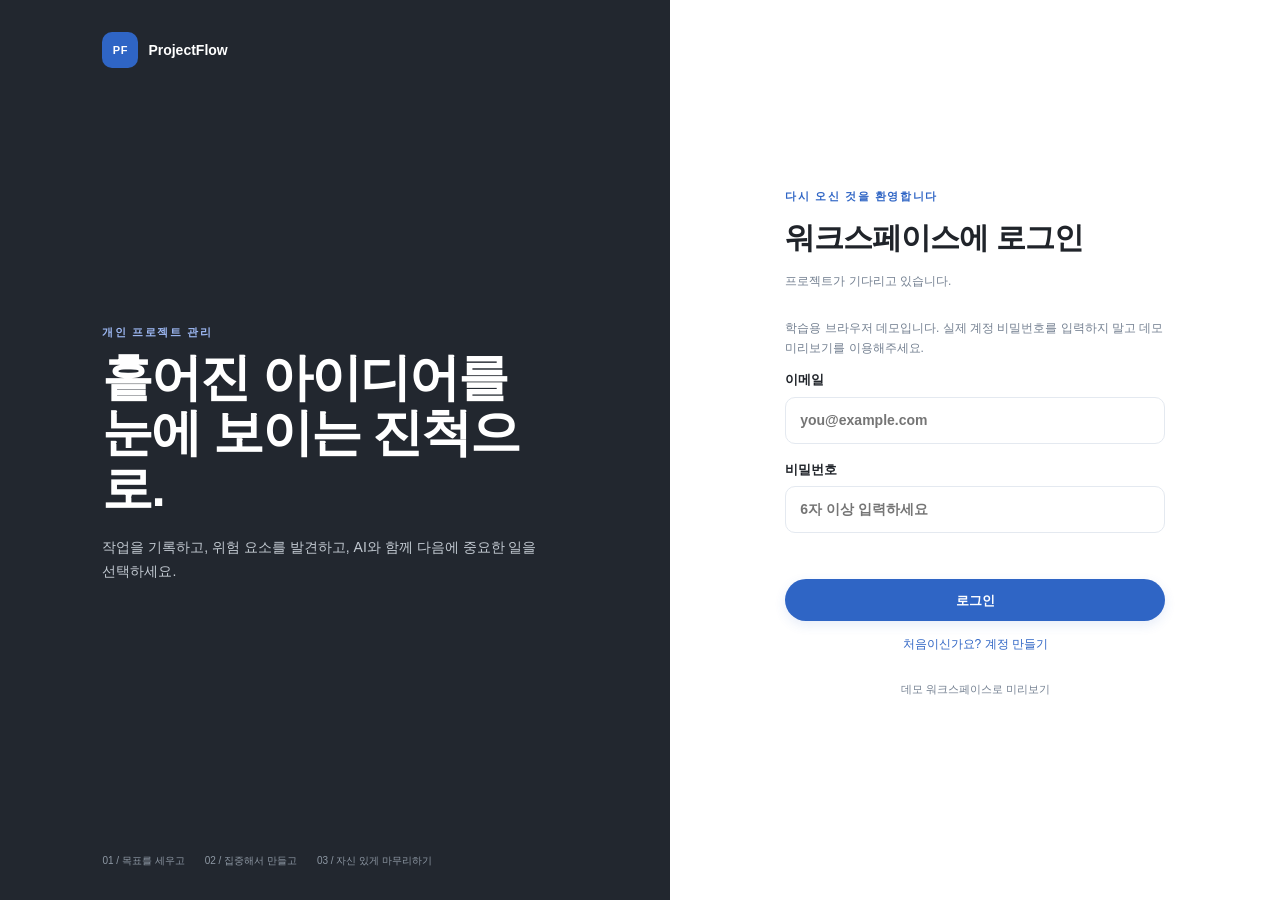
==== commit 823fe60a: "Refine ProjectFlow visual design and actionable project workflow" ====
--- a/archive.html
+++ b/archive.html
@@ -1,2 +1,2 @@
 <!doctype html>
-<html lang="ko"><head><meta charset="UTF-8"><meta name="viewport" content="width=device-width, initial-scale=1"><title>ProjectFlow | 보관함</title><link rel="stylesheet" href="css/style.css"></head><body data-page="archive"><header class="topbar"><a class="brand" href="index.html"><span class="brand-mark">PF</span><span>ProjectFlow</span></a><nav class="top-actions"><a class="text-link" href="index.html">대시보드</a><button class="button button-ghost" data-logout>로그아웃</button></nav></header><main class="shell"><section class="page-heading reveal"><div><p class="eyebrow">프로젝트 기록</p><h1>보관함</h1><p class="lede">완료한 작업과 모든 작업을 마친 프로젝트를 모아봅니다.</p></div></section><section id="archive-list" class="archive-list reveal delay-1"></section></main><script type="module" src="js/archive.js?v=2"></script></body></html>+<html lang="ko"><head><meta charset="UTF-8"><meta name="viewport" content="width=device-width, initial-scale=1"><title>ProjectFlow | 보관함</title><link rel="stylesheet" href="css/style.css"><link rel="stylesheet" href="css/archive.css?v=1"><link rel="stylesheet" href="css/project-delete.css?v=1"><link rel="stylesheet" href="css/design.css?v=1"></head><body data-page="archive"><header class="topbar"><a class="brand" href="index.html"><span class="brand-mark">PF</span><span>ProjectFlow</span></a><nav class="top-actions"><a class="text-link" href="index.html">대시보드</a><button class="button button-ghost" data-logout>로그아웃</button></nav></header><main class="shell"><section class="page-heading reveal"><div><p class="eyebrow">프로젝트 기록</p><h1>보관함</h1><p class="lede">완료한 작업과 모든 작업을 마친 프로젝트를 모아봅니다.</p></div></section><section id="archive-list" class="archive-list reveal delay-1"></section></main><script type="module" src="js/archive.js?v=4"></script></body></html>
--- a/css/archive.css
+++ b/css/archive.css
@@ -0,0 +1,24 @@
+/* Archive page layout */
+body[data-page="archive"] .page-heading{margin-bottom:32px}
+body[data-page="archive"] .archive-list{display:grid;gap:24px;background:transparent;border:0}
+body[data-page="archive"] .archive-group{min-width:0;background:var(--surface);border:1px solid var(--border);border-radius:var(--radius);overflow:hidden}
+body[data-page="archive"] .archive-group .section-heading{gap:16px;margin:0;padding:20px;border-bottom:1px solid var(--border)}
+body[data-page="archive"] .archive-group .section-heading h2{font-size:18px;line-height:1.5}
+body[data-page="archive"] .archive-count{flex-shrink:0;padding:4px 9px;background:var(--surface-muted);border-radius:12px;color:var(--text-muted);font-size:12px}
+body[data-page="archive"] .archive-empty{margin:0;padding:24px 20px;color:var(--text-muted);font-size:13px;line-height:1.7}
+body[data-page="archive"] .archive-item{gap:24px;min-height:92px}
+body[data-page="archive"] .archive-item>div{min-width:0}
+body[data-page="archive"] .archive-item h3,.archive-item p{overflow-wrap:anywhere;line-height:1.6}
+body[data-page="archive"] .archive-date{flex-shrink:0;line-height:1.6}
+body[data-page="archive"] .archive-item:hover{background:#f8faff}
+body[data-page="archive"] .archive-item:focus-visible{outline:2px solid var(--primary);outline-offset:-2px}
+@media(max-width:600px){
+ body[data-page="archive"] .page-heading{margin-bottom:24px}
+ body[data-page="archive"] .archive-list{gap:20px}
+ body[data-page="archive"] .archive-group .section-heading{padding:16px}
+ body[data-page="archive"] .archive-group .section-heading h2{font-size:16px}
+ body[data-page="archive"] .archive-item{padding:16px;min-height:0}
+ body[data-page="archive"] .archive-item h3{font-size:15px}
+ body[data-page="archive"] .archive-date{white-space:normal}
+ body[data-page="archive"] .archive-empty{padding:20px 16px}
+}
--- a/css/project-delete.css
+++ b/css/project-delete.css
@@ -0,0 +1,70 @@
+.button-danger{background:var(--danger);color:#fff}
+.button-danger:hover{background:#923737}
+.project-delete-name{font-weight:700;overflow-wrap:anywhere}
+.project-delete-description{color:var(--text-muted);font-size:13px;line-height:1.7}
+.project-delete-modal .form-actions{flex-wrap:wrap}
+.project-entry{display:grid;grid-template-columns:minmax(0,1fr) auto;align-items:center;border-bottom:1px solid var(--border);background:var(--surface)}
+.project-entry:last-child{border-bottom:0}
+.project-entry .project-card{border-bottom:0;grid-template-columns:minmax(0,1.3fr) minmax(0,1fr) 80px;gap:20px}
+@media(max-width:800px){.project-entry .project-card{grid-template-columns:minmax(0,1fr)}}
+.project-entry>button{margin:0 16px 0 0}
+.archive-project-entry{display:grid;grid-template-columns:minmax(0,1fr) auto;align-items:center;border-bottom:1px solid var(--border)}
+.archive-project-entry:last-child{border-bottom:0}
+body[data-page="archive"] .archive-project-entry .archive-item{border-bottom:0}
+.archive-project-entry>button{margin:0 16px 0 0}
+.project-progress .project-delete-trigger{display:block;margin:18px 0 0 auto}
+@media(max-width:600px){
+ .project-entry,.archive-project-entry{grid-template-columns:minmax(0,1fr)}
+ .project-entry>button,.archive-project-entry>button{justify-self:end;margin:0 16px 16px}
+ .project-progress .project-delete-trigger{margin-left:0}
+}
+
+
+/* Destructive action dialog */
+body .project-delete-modal{width:min(440px,calc(100% - 32px));border-radius:20px;box-shadow:0 24px 80px rgba(20,28,40,.22)}
+body .project-delete-modal::backdrop{background:rgba(24,32,44,.44);backdrop-filter:blur(4px)}
+body .project-delete-modal form{padding:30px;border:0;border-radius:20px}
+.delete-dialog-icon{display:grid;place-items:center;width:48px;height:48px;margin-bottom:20px;background:#fbeeed;border:1px solid #f5dfdc;border-radius:14px;color:#bc5049}
+.delete-dialog-icon svg{width:24px;height:24px}
+body .project-delete-modal h2{margin:0 0 10px;font-size:23px;line-height:1.4;letter-spacing:-.7px}
+body .project-delete-modal .project-delete-description{margin:0;font-size:13px;line-height:1.7;color:var(--text-muted)}
+.delete-project-summary{margin-top:24px;padding:18px;background:#f6f7f9;border:1px solid #e8ebef;border-radius:12px}
+.delete-summary-label{color:var(--text-muted);font-size:11px;font-weight:600}
+body .project-delete-modal .project-delete-name{margin:7px 0 16px;font-size:16px;line-height:1.5;font-weight:700;overflow-wrap:anywhere}
+.delete-summary-counts{display:grid;grid-template-columns:1fr 1fr;border-top:1px solid #e2e6eb;padding-top:13px;gap:16px;font-size:12px;color:var(--text-muted)}
+.delete-summary-counts>span{display:flex;justify-content:space-between;gap:8px}
+.delete-summary-counts>span+span{border-left:1px solid #e2e6eb;padding-left:16px}
+.delete-summary-counts strong{font-weight:700;color:var(--text)}
+.delete-permanent-note{margin:16px 0 0;color:#a35a55;font-size:12px;line-height:1.6}
+body .project-delete-modal .form-error:empty{display:none}
+body .project-delete-modal .form-actions{display:grid;grid-template-columns:1fr 1fr;gap:10px;margin-top:26px}
+body .project-delete-modal .button{min-height:44px;border-radius:10px;font-size:13px}
+body .project-delete-modal .button-ghost{background:#fff;border-color:#dfe3e8;color:#525b66}
+body .project-delete-modal .button-danger{background:#b94e47;border-color:#b94e47;color:#fff}
+body .project-delete-modal .button-danger:hover{background:#a3423c;border-color:#a3423c}
+body .project-delete-modal .button:focus-visible{outline:2px solid #7e8da6;outline-offset:3px}
+@media(max-width:600px){body .project-delete-modal form{padding:24px}body .project-delete-modal h2{font-size:21px}}
+
+/* Project row actions */
+body button[data-delete-project]{display:inline-flex;align-items:center;justify-content:center;gap:6px;min-height:32px;padding:6px 9px;border:0;border-radius:7px;background:transparent;color:#8b929b;font-size:12px;font-weight:500;white-space:nowrap;transition:background .15s,color .15s}
+body button[data-delete-project]::before{content:"";width:14px;height:14px;flex-shrink:0;background:currentColor;mask:url("data:image/svg+xml,%3Csvg xmlns='http://www.w3.org/2000/svg' viewBox='0 0 24 24' fill='none' stroke='black' stroke-width='1.7' stroke-linecap='round' stroke-linejoin='round'%3E%3Cpath d='M3 6h18M9 6V4h6v2M5 6l1 14h12l1-14M10 10v6M14 10v6'/%3E%3C/svg%3E") center/contain no-repeat}
+body button[data-delete-project]:hover{background:#fbeeed;color:#b94e47}
+body button[data-delete-project]:focus-visible{outline:2px solid #b94e47;outline-offset:2px}
+body .project-entry>button[data-delete-project],body .archive-project-entry>button[data-delete-project]{margin-right:18px}
+body .project-progress button[data-delete-project]{margin-top:16px;margin-left:auto}
+@media(max-width:600px){body .project-progress button[data-delete-project]{margin-left:0}}
+
+/* Give the row action its own balanced space inside the card. */
+body .project-entry{grid-template-columns:minmax(0,1fr) 112px;border:1px solid var(--border);background:var(--surface)}
+body .project-entry:last-child{border-bottom:1px solid var(--border)}
+body .project-entry .project-card{border:0;background:transparent;min-width:0}
+body .project-entry>button[data-delete-project]{width:80px;min-height:40px;margin:0;justify-self:center;position:relative}
+body .project-entry>button[data-delete-project]::after{content:"";position:absolute;left:-16px;top:6px;bottom:6px;width:1px;background:var(--border)}
+body .archive-project-entry{grid-template-columns:minmax(0,1fr) 112px}
+body .archive-project-entry>button[data-delete-project]{width:80px;min-height:40px;margin:0;justify-self:center;position:relative}
+body .archive-project-entry>button[data-delete-project]::after{content:"";position:absolute;left:-16px;top:6px;bottom:6px;width:1px;background:var(--border)}
+@media(max-width:600px){
+ body .project-entry,body .archive-project-entry{grid-template-columns:minmax(0,1fr)}
+ body .project-entry>button[data-delete-project],body .archive-project-entry>button[data-delete-project]{justify-self:end;width:auto;min-width:80px;margin:0 16px 14px}
+ body .project-entry>button[data-delete-project]::after,body .archive-project-entry>button[data-delete-project]::after{display:none}
+}
--- a/css/design.css
+++ b/css/design.css
@@ -0,0 +1,110 @@
+:root{--background:#f7f9fc;--surface:#fff;--primary:#2f65c5;--primary-soft:#edf3ff;--text:#20242a;--text-muted:#748091;--border:#e4e9f0;--radius:12px}
+body{font-size:14px;line-height:1.5}
+.workspace-sidebar{padding:28px 18px;border-right-color:#e9edf3}
+.sidebar-brand{font-size:18px;letter-spacing:-.5px}
+.brand-mark{border-radius:10px;width:36px;height:36px;font-size:11px}
+.sidebar-label{color:#9ba5b3}
+.sidebar-link{padding:12px 14px;margin:5px 0;border:0;border-radius:10px}
+.sidebar-link:hover,.sidebar-link.selected{border:0;background:var(--primary-soft)}
+.sidebar-footer{border-color:#edf0f5}
+.topbar{height:76px;background:rgba(255,255,255,.9);border-bottom-color:#e9edf3}
+.shell{max-width:1280px;padding:48px 48px 80px}
+.eyebrow{font-size:11px;letter-spacing:1.6px}
+.page-heading h1,.insights-intro h1{font-size:40px;line-height:1.25;letter-spacing:-1.6px}
+.lede{font-size:15px;line-height:1.8}
+.button{min-height:42px;border-radius:999px;padding:0 20px;font-size:13px}
+.button-small{min-height:36px;padding:0 14px;font-size:12px}
+.button-primary{box-shadow:0 4px 12px rgba(47,101,197,.12)}
+.button-ghost{border-color:#dce3ee;background:white}
+.text-link,.back-link{font-size:12px}
+.dashboard-shell .page-heading{display:flex;flex-direction:column;align-items:center;gap:22px;text-align:center;border:0;padding:28px 12px 8px}
+.dashboard-shell .page-heading h1{max-width:760px;font-size:clamp(32px,3.5vw,48px);line-height:1.25}
+.dashboard-shell .page-heading .lede{max-width:620px;margin:16px auto 0}
+.dashboard-shell .page-heading .eyebrow{margin-bottom:14px}
+.stats-row{grid-template-columns:repeat(3,minmax(0,1fr));gap:16px;border:0;margin:32px 0}
+.stats-row>div,.stats-row>div+div{padding:22px 24px;border:1px solid var(--border);border-radius:14px;background:var(--surface)}
+.stat-label{font-size:12px;margin-bottom:10px}
+.stats-row strong{font-size:32px;letter-spacing:-1px}
+.stat-hint{opacity:1;font-size:11px;margin-top:12px}
+.flow-guide{padding:28px 30px;background:#22272f;color:#fff;border-radius:18px;margin:0 0 42px}
+.flow-guide .eyebrow{color:#8eb6ff}
+.flow-guide h2{margin:0 0 8px;font-size:24px;letter-spacing:-.7px}
+.flow-guide>p:not(.eyebrow){margin:0;color:#aeb9c8;font-size:13px;line-height:1.7}
+.flow-steps{display:grid;grid-template-columns:repeat(3,minmax(0,1fr));gap:12px;margin-top:24px}
+.flow-step{display:flex;flex-direction:column;align-items:flex-start;gap:8px;min-width:0;text-align:left;padding:18px;border:1px solid #424a56;border-radius:12px;background:#2c333e;color:#fff;font:inherit;cursor:pointer}
+.flow-step:hover{border-color:#8eb6ff;background:#343e4d}
+.flow-step:focus-visible{outline:2px solid #8eb6ff;outline-offset:3px}
+.flow-step>span{font-size:11px;font-weight:700;color:#8eb6ff}
+.flow-step strong{font-size:15px}
+.flow-step small{font-size:12px;line-height:1.6;color:#b6c0cf}
+.dashboard-section{margin-top:38px}
+.section-heading{gap:16px;margin-bottom:18px}
+.section-heading h2{font-size:23px;letter-spacing:-.7px}
+.today-list,.task-list,.issue-list,.type-list,.canvas-preview{border:1px solid var(--border);border-radius:14px;overflow:hidden}
+.schedule-task{padding:16px 20px;min-height:76px}
+.schedule-task-copy strong{font-size:14px}
+.schedule-task-copy span{font-size:12px}
+.calendar-grid{gap:10px}
+.calendar-day{border:1px solid var(--border);border-radius:12px;min-height:130px;padding:13px}
+.calendar-day.today{border:1px solid #a5bee9;box-shadow:0 0 0 2px #edf3ff;padding-top:13px}
+.calendar-day header{font-size:12px;border-bottom-color:#edf0f5}
+.calendar-task{font-size:12px;line-height:1.5}
+body .dashboard-shell .project-entry{border-radius:14px;overflow:hidden}
+body .dashboard-shell .project-entry .project-card{padding:24px;min-height:120px}
+.project-card h3{font-size:17px;margin:8px 0 7px}
+.project-card p{font-size:12px;line-height:1.7}
+.progress-track{height:6px;border-radius:6px;background:#edf0f5}
+.progress-bar{border-radius:6px}
+.card-bottom{gap:12px;margin-top:10px}
+.empty-state{border-radius:14px;padding:38px}
+.project-shell .back-link{display:inline-block;margin-bottom:22px}
+.project-shell .project-header{padding:32px;border-radius:18px;background:#22272f;gap:30px}
+.project-header h1{font-size:36px;line-height:1.3}
+.project-shell .project-goal{font-size:14px;line-height:1.8}
+.project-columns{gap:28px}
+.project-shell .task-list,.project-shell .issue-list{padding:0 20px}
+.task-item{padding:16px 0}
+.task-title{font-size:14px;overflow-wrap:anywhere}
+.task-copy{min-width:0}
+.next-actions-panel{padding:22px;border:1px solid #d6e2f7;border-radius:14px}
+.next-action-row{padding:13px 0;line-height:1.5}
+.insight-callout{padding:26px;border:1px solid #d6e2f7;border-radius:16px;background:#edf3ff}
+.insight-callout h2{font-size:23px;line-height:1.45}
+.insight-callout .button{min-height:44px}
+.insights-intro{padding:8px 0 28px}
+.status-orb{border-radius:16px;background:#edf3ff}
+.question-panel{padding:24px;border-radius:16px}
+.question-row{align-items:center}
+.analysis-card{padding:26px;border-radius:16px}
+.analysis-card.full{border-left:1px solid var(--border);background:#edf3ff}
+.analysis-card h2{font-size:23px}
+.analysis-card p{font-size:14px;line-height:1.85}
+.analysis-card li strong{font-size:14px}
+.analysis-card li span{font-size:13px;line-height:1.7}
+input,textarea,select{border-radius:10px;padding:12px 14px}
+label{font-size:13px}
+input:focus,textarea:focus,select:focus{box-shadow:0 0 0 3px rgba(47,101,197,.09)}
+.modal form{padding:28px;border-radius:18px}
+.modal::backdrop{backdrop-filter:blur(3px)}
+.modal h2{line-height:1.4;letter-spacing:-.5px}
+body[data-page="archive"] .archive-group{border-radius:16px}
+body[data-page="archive"] .archive-group .section-heading{padding:22px 24px}
+body[data-page="archive"] .archive-item{padding:22px 24px}
+body[data-page="archive"] .archive-empty{padding:24px}
+.settings-shell{max-width:1100px}
+.settings-section{margin-top:36px}
+.type-row{padding:16px 20px;min-height:72px}
+.canvas-section{padding:28px;background:#fff;border:1px solid var(--border);border-radius:16px}
+.canvas-heading{align-items:center}
+.canvas-status{border-radius:10px;background:#f7f9fc;padding:15px}
+.auth-layout{grid-template-columns:1.1fr 1fr}
+.auth-intro{background:#22272f}
+.auth-panel{background:#fff}
+.auth-card{width:min(100%,380px)}
+.auth-card h2{font-size:30px;letter-spacing:-1px}
+.auth-message h1{font-size:clamp(36px,4vw,56px)}
+.auth-card .button{justify-content:center}
+@media(max-width:1000px){.shell{padding:36px 28px 60px}.project-columns{grid-template-columns:minmax(0,1fr)}.project-shell .insight-callout{order:-1;min-height:0}.flow-guide{padding:24px}.flow-step{padding:15px}.type-row{grid-template-columns:14px minmax(0,1fr) auto auto}.type-row code,.type-color{display:none}}
+@media(max-width:800px){.workspace-sidebar{padding:16px}.workspace-sidebar nav{overflow-x:auto}.sidebar-link{padding:10px 8px;margin:0}.sidebar-link:hover,.sidebar-link.selected{border:0}.topbar{height:58px;padding:0 18px}.shell{padding:30px 18px 56px}.page-heading h1,.insights-intro h1{font-size:32px}.calendar-grid{grid-template-columns:repeat(7,minmax(118px,1fr))}.calendar-day:nth-child(n+8){margin-top:0}.stats-row{gap:10px}.stats-row>div,.stats-row>div+div{padding:17px 14px}.stats-row strong{font-size:27px}.project-shell .project-header{padding:26px}.auth-layout{grid-template-columns:1fr}.auth-intro{min-height:40vh}.auth-panel{padding:36px 24px}}
+@media(max-width:600px){.dashboard-shell .page-heading{padding:14px 0 4px;gap:20px}.dashboard-shell .page-heading .button{margin-top:0}.dashboard-shell .page-heading h1{font-size:32px}.lede{font-size:14px}.stat-label{font-size:10px}.stat-hint{font-size:10px}.stats-row>div,.stats-row>div+div{padding:15px 11px}.flow-guide{padding:24px 20px;border-radius:16px}.flow-guide h2{font-size:22px}.flow-steps{grid-template-columns:1fr;gap:10px;margin-top:20px}.flow-step{padding:15px 18px}.section-heading h2{font-size:21px}.section-heading{gap:10px}.section-heading .button{padding:0 12px;font-size:11px}.canvas-section{padding:22px 18px}.canvas-heading .button{width:100%}.project-shell .project-header{padding:24px}.project-header h1{font-size:30px}.analysis-card{padding:22px}.question-panel{padding:20px}.form-actions{flex-wrap:wrap}.auth-message h1{font-size:38px}}
+@media(prefers-reduced-motion:reduce){.reveal{animation:none}.button,.sidebar-link,.flow-step{transition:none}}
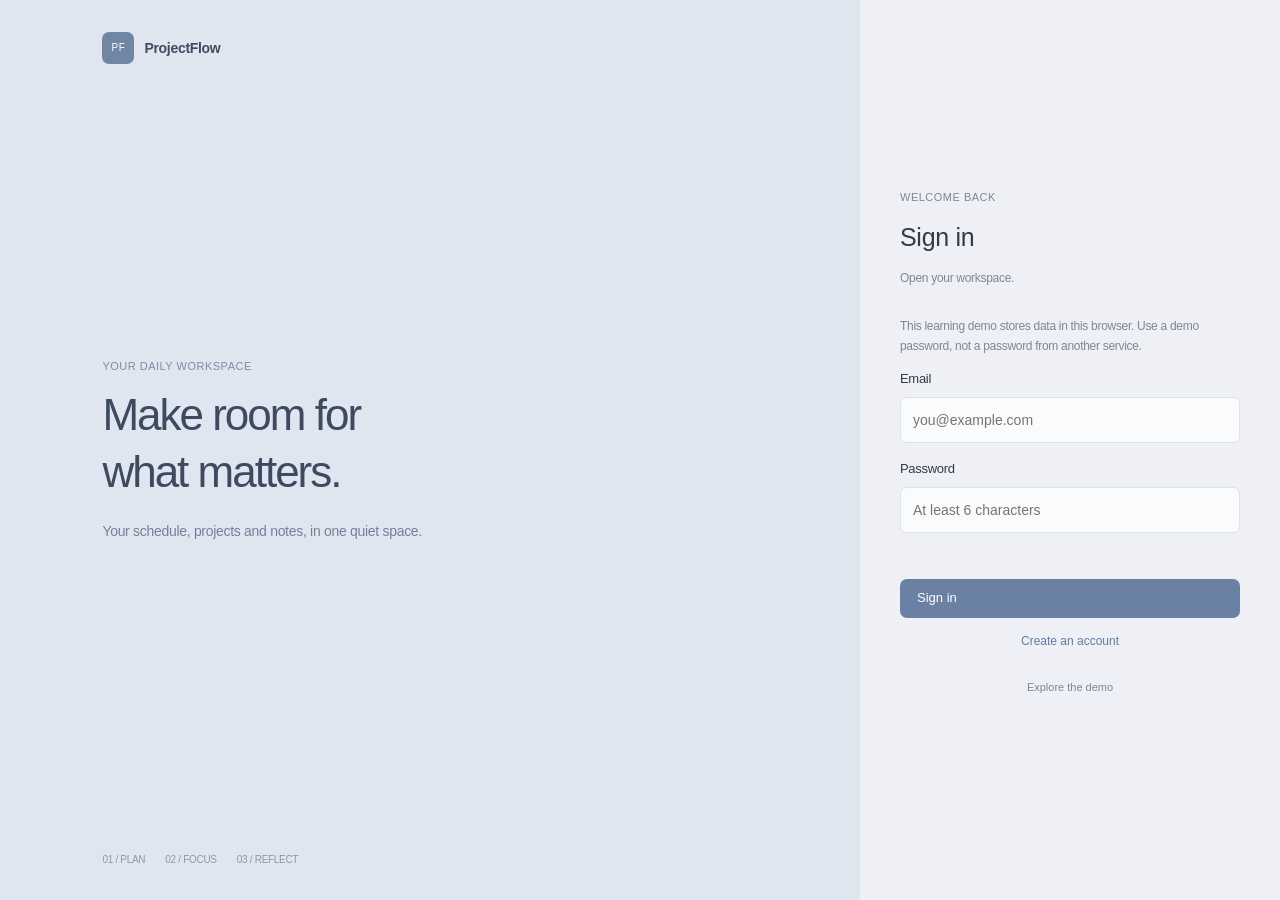
==== commit 68c64c61: "Build English planner workspace with persistent notes and quick scheduling" ====
--- a/archive.html
+++ b/archive.html
@@ -1,2 +1,2 @@
 <!doctype html>
-<html lang="ko"><head><meta charset="UTF-8"><meta name="viewport" content="width=device-width, initial-scale=1"><title>ProjectFlow | 보관함</title><link rel="stylesheet" href="css/style.css"><link rel="stylesheet" href="css/archive.css?v=1"><link rel="stylesheet" href="css/project-delete.css?v=1"><link rel="stylesheet" href="css/design.css?v=1"></head><body data-page="archive"><header class="topbar"><a class="brand" href="index.html"><span class="brand-mark">PF</span><span>ProjectFlow</span></a><nav class="top-actions"><a class="text-link" href="index.html">대시보드</a><button class="button button-ghost" data-logout>로그아웃</button></nav></header><main class="shell"><section class="page-heading reveal"><div><p class="eyebrow">프로젝트 기록</p><h1>보관함</h1><p class="lede">완료한 작업과 모든 작업을 마친 프로젝트를 모아봅니다.</p></div></section><section id="archive-list" class="archive-list reveal delay-1"></section></main><script type="module" src="js/archive.js?v=4"></script></body></html>
+<html lang="en"><head><meta charset="UTF-8"><meta name="viewport" content="width=device-width, initial-scale=1"><title>ProjectFlow | Archive</title><link rel="stylesheet" href="css/style.css"><link rel="stylesheet" href="css/archive.css?v=1"><link rel="stylesheet" href="css/project-delete.css?v=1"><link rel="stylesheet" href="css/design.css?v=7"></head><body data-page="archive"><header class="topbar"><a class="brand" href="index.html"><span class="brand-mark">PF</span><span>ProjectFlow</span></a><nav class="top-actions"><a class="text-link" href="index.html">Today</a><button class="button button-ghost" data-logout>Sign out</button></nav></header><main class="shell"><section class="page-heading reveal"><div><p class="eyebrow">HISTORY</p><h1>Archive</h1><p class="lede">Completed projects and tasks.</p></div></section><section id="archive-list" class="archive-list reveal delay-1"></section></main><script type="module" src="js/archive.js?v=11"></script></body></html>
--- a/css/design.css
+++ b/css/design.css
@@ -1,110 +1,211 @@
-:root{--background:#f7f9fc;--surface:#fff;--primary:#2f65c5;--primary-soft:#edf3ff;--text:#20242a;--text-muted:#748091;--border:#e4e9f0;--radius:12px}
-body{font-size:14px;line-height:1.5}
-.workspace-sidebar{padding:28px 18px;border-right-color:#e9edf3}
-.sidebar-brand{font-size:18px;letter-spacing:-.5px}
-.brand-mark{border-radius:10px;width:36px;height:36px;font-size:11px}
-.sidebar-label{color:#9ba5b3}
-.sidebar-link{padding:12px 14px;margin:5px 0;border:0;border-radius:10px}
-.sidebar-link:hover,.sidebar-link.selected{border:0;background:var(--primary-soft)}
-.sidebar-footer{border-color:#edf0f5}
-.topbar{height:76px;background:rgba(255,255,255,.9);border-bottom-color:#e9edf3}
-.shell{max-width:1280px;padding:48px 48px 80px}
-.eyebrow{font-size:11px;letter-spacing:1.6px}
-.page-heading h1,.insights-intro h1{font-size:40px;line-height:1.25;letter-spacing:-1.6px}
-.lede{font-size:15px;line-height:1.8}
-.button{min-height:42px;border-radius:999px;padding:0 20px;font-size:13px}
-.button-small{min-height:36px;padding:0 14px;font-size:12px}
-.button-primary{box-shadow:0 4px 12px rgba(47,101,197,.12)}
-.button-ghost{border-color:#dce3ee;background:white}
-.text-link,.back-link{font-size:12px}
-.dashboard-shell .page-heading{display:flex;flex-direction:column;align-items:center;gap:22px;text-align:center;border:0;padding:28px 12px 8px}
-.dashboard-shell .page-heading h1{max-width:760px;font-size:clamp(32px,3.5vw,48px);line-height:1.25}
-.dashboard-shell .page-heading .lede{max-width:620px;margin:16px auto 0}
-.dashboard-shell .page-heading .eyebrow{margin-bottom:14px}
-.stats-row{grid-template-columns:repeat(3,minmax(0,1fr));gap:16px;border:0;margin:32px 0}
-.stats-row>div,.stats-row>div+div{padding:22px 24px;border:1px solid var(--border);border-radius:14px;background:var(--surface)}
-.stat-label{font-size:12px;margin-bottom:10px}
-.stats-row strong{font-size:32px;letter-spacing:-1px}
-.stat-hint{opacity:1;font-size:11px;margin-top:12px}
-.flow-guide{padding:28px 30px;background:#22272f;color:#fff;border-radius:18px;margin:0 0 42px}
-.flow-guide .eyebrow{color:#8eb6ff}
-.flow-guide h2{margin:0 0 8px;font-size:24px;letter-spacing:-.7px}
-.flow-guide>p:not(.eyebrow){margin:0;color:#aeb9c8;font-size:13px;line-height:1.7}
-.flow-steps{display:grid;grid-template-columns:repeat(3,minmax(0,1fr));gap:12px;margin-top:24px}
-.flow-step{display:flex;flex-direction:column;align-items:flex-start;gap:8px;min-width:0;text-align:left;padding:18px;border:1px solid #424a56;border-radius:12px;background:#2c333e;color:#fff;font:inherit;cursor:pointer}
-.flow-step:hover{border-color:#8eb6ff;background:#343e4d}
-.flow-step:focus-visible{outline:2px solid #8eb6ff;outline-offset:3px}
-.flow-step>span{font-size:11px;font-weight:700;color:#8eb6ff}
-.flow-step strong{font-size:15px}
-.flow-step small{font-size:12px;line-height:1.6;color:#b6c0cf}
-.dashboard-section{margin-top:38px}
-.section-heading{gap:16px;margin-bottom:18px}
-.section-heading h2{font-size:23px;letter-spacing:-.7px}
-.today-list,.task-list,.issue-list,.type-list,.canvas-preview{border:1px solid var(--border);border-radius:14px;overflow:hidden}
-.schedule-task{padding:16px 20px;min-height:76px}
-.schedule-task-copy strong{font-size:14px}
-.schedule-task-copy span{font-size:12px}
-.calendar-grid{gap:10px}
-.calendar-day{border:1px solid var(--border);border-radius:12px;min-height:130px;padding:13px}
-.calendar-day.today{border:1px solid #a5bee9;box-shadow:0 0 0 2px #edf3ff;padding-top:13px}
-.calendar-day header{font-size:12px;border-bottom-color:#edf0f5}
-.calendar-task{font-size:12px;line-height:1.5}
-body .dashboard-shell .project-entry{border-radius:14px;overflow:hidden}
-body .dashboard-shell .project-entry .project-card{padding:24px;min-height:120px}
-.project-card h3{font-size:17px;margin:8px 0 7px}
-.project-card p{font-size:12px;line-height:1.7}
-.progress-track{height:6px;border-radius:6px;background:#edf0f5}
-.progress-bar{border-radius:6px}
-.card-bottom{gap:12px;margin-top:10px}
-.empty-state{border-radius:14px;padding:38px}
-.project-shell .back-link{display:inline-block;margin-bottom:22px}
-.project-shell .project-header{padding:32px;border-radius:18px;background:#22272f;gap:30px}
-.project-header h1{font-size:36px;line-height:1.3}
-.project-shell .project-goal{font-size:14px;line-height:1.8}
-.project-columns{gap:28px}
-.project-shell .task-list,.project-shell .issue-list{padding:0 20px}
-.task-item{padding:16px 0}
-.task-title{font-size:14px;overflow-wrap:anywhere}
-.task-copy{min-width:0}
-.next-actions-panel{padding:22px;border:1px solid #d6e2f7;border-radius:14px}
-.next-action-row{padding:13px 0;line-height:1.5}
-.insight-callout{padding:26px;border:1px solid #d6e2f7;border-radius:16px;background:#edf3ff}
-.insight-callout h2{font-size:23px;line-height:1.45}
-.insight-callout .button{min-height:44px}
-.insights-intro{padding:8px 0 28px}
-.status-orb{border-radius:16px;background:#edf3ff}
-.question-panel{padding:24px;border-radius:16px}
-.question-row{align-items:center}
-.analysis-card{padding:26px;border-radius:16px}
-.analysis-card.full{border-left:1px solid var(--border);background:#edf3ff}
-.analysis-card h2{font-size:23px}
-.analysis-card p{font-size:14px;line-height:1.85}
-.analysis-card li strong{font-size:14px}
-.analysis-card li span{font-size:13px;line-height:1.7}
-input,textarea,select{border-radius:10px;padding:12px 14px}
-label{font-size:13px}
-input:focus,textarea:focus,select:focus{box-shadow:0 0 0 3px rgba(47,101,197,.09)}
-.modal form{padding:28px;border-radius:18px}
-.modal::backdrop{backdrop-filter:blur(3px)}
-.modal h2{line-height:1.4;letter-spacing:-.5px}
-body[data-page="archive"] .archive-group{border-radius:16px}
-body[data-page="archive"] .archive-group .section-heading{padding:22px 24px}
-body[data-page="archive"] .archive-item{padding:22px 24px}
-body[data-page="archive"] .archive-empty{padding:24px}
-.settings-shell{max-width:1100px}
+:root{--sidebar:184px;--background:#eef0f5;--surface:#f7f8fb;--primary:#617ca4;--primary-soft:#e5ebf3;--text:#343b42;--text-muted:#7d8794;--border:#dfe3e9;--radius:8px;font-family:"Noto Sans KR","Apple SD Gothic Neo","Malgun Gothic","Segoe UI",Arial,sans-serif}
+body{font-weight:400;line-height:1.6;font-size:14px;letter-spacing:-.3px}
+.workspace-sidebar{background:#f5f6fa;padding:30px 16px;border-right:1px solid #e2e5eb}
+.sidebar-brand{font-size:21px;font-weight:500;letter-spacing:-.8px;padding:0 12px;margin-bottom:44px}
+.brand-mark{border-radius:7px;background:#7186a5;font-weight:500}
+.sidebar-label{font-size:10px;font-weight:400;color:#9aa3af;margin-top:52px}
+.sidebar-link{position:relative;font-size:15px;font-weight:400;padding:13px 12px;margin:5px 0;border:0;border-radius:0;white-space:nowrap;background:transparent}
+.sidebar-link:hover{border:0;background:transparent;color:#3a5273}
+.sidebar-link.selected{border:0;background:transparent;color:#343b42;font-weight:600}
+.sidebar-link.selected::after{content:"";position:absolute;left:12px;bottom:7px;width:24px;height:2px;background:#617ca4}
+.sidebar-link:focus-visible{outline:2px solid #91a1ba;outline-offset:2px}
+.topbar{height:64px;background:#f5f6fa;border-bottom-color:#e3e6ec}
+.top-actions .text-link{font-weight:400;font-size:12px}
+.shell{max-width:1400px;padding:38px 40px 70px}
+.eyebrow{font-size:11px;font-weight:400;color:#7d8898;letter-spacing:.5px}
+.page-heading h1,.insights-intro h1{font-size:32px;font-weight:400;letter-spacing:-1px}
+.lede{font-size:14px;line-height:1.8}
+.button{border-radius:7px;min-height:39px;padding:0 16px;font-size:13px;font-weight:400}
+.button-primary{background:#6a81a4;box-shadow:none}
+.button-primary:hover{background:#526e94}
+.button-ghost{background:transparent;border-color:#d8dfe8}
+.button-small{min-height:32px;padding:0 12px;font-size:12px}
+.section-heading h2{font-size:19px;font-weight:400;letter-spacing:-.5px}
+input,textarea,select{font-size:14px;border-radius:6px;background:#fafbfc}
+label{font-size:13px;font-weight:400}
+input:focus,textarea:focus,select:focus{border-color:#91a1ba}
+.planner-heading{display:flex;align-items:center;justify-content:space-between;gap:24px;margin-bottom:34px}
+.planner-heading .eyebrow{margin-bottom:7px}
+.planner-heading h1{font-size:31px;font-weight:400;letter-spacing:-1px;margin:0}
+.planner-heading .lede{margin:8px 0 0}
+.planner-workspace{display:grid;grid-template-columns:minmax(230px,.85fr) minmax(0,1.45fr);gap:32px;align-items:start}
+.today-pane{padding:24px;background:#f7f8fa;border-radius:9px}
+.today-pane .section-heading{margin-bottom:18px}
+.today-pane .section-heading h2{font-size:20px}
+.small-count{font-size:12px;color:#929aa6;font-weight:400;margin-left:6px}
+.planner-task{display:flex;align-items:flex-start;gap:12px;padding:17px 0;border-top:1px solid #e1e5eb;min-width:0}
+.planner-task.selected{background:#e4eaf3;padding:16px 12px;margin:0 -12px;border-top-color:transparent;border-radius:6px}
+.planner-task .task-check{width:17px;height:17px;border-radius:50%;margin:4px 0 0;flex-shrink:0;accent-color:#7186a5}
+.task-select{border:0;background:transparent;text-align:left;padding:0;flex:1;min-width:0;color:#333e4a;font:inherit}
+.task-select strong{font-size:15px;font-weight:400;display:block;overflow-wrap:anywhere;line-height:1.5}
+.planner-task.selected .task-select strong{font-weight:600;color:#405979}
+.task-select small{display:block;margin-top:6px;font-size:11px;color:#8b95a2;line-height:1.6}
+.task-select:focus-visible{outline:2px solid #8a9ebb;outline-offset:4px}
+.planner-task .priority{font-size:10px;margin-top:3px;font-weight:400}
+
+.planner-empty{padding:20px 0;color:#8b96a3;font-size:13px;line-height:1.8}
+.today-pane #overdue-section{margin-top:24px}
+.today-pane h3{font-size:14px;font-weight:400;color:#9b7773}
+.week-pane{min-width:0}
+.week-pane>.section-heading{margin:0 0 17px}
+.week-controls{display:flex;align-items:center;gap:8px;font-size:11px;color:#87919f}
+.week-arrow,.week-today{border:0;background:transparent;color:#798699;padding:4px 7px;font-size:20px}
+.week-today{font-size:11px;border:1px solid #dbe0e7;border-radius:5px;padding:4px 7px}
+.unscheduled{display:flex;align-items:flex-start;gap:12px;padding:12px 14px;background:#e8ebf0;border-radius:6px;font-size:11px;color:#929aa7;margin-bottom:14px}
+.unscheduled>span{flex-shrink:0;padding-top:5px}
+#unscheduled-list{display:flex;flex-wrap:wrap;gap:6px;min-width:0}
+.loose-task{border:0;border-radius:4px;padding:5px 8px;color:#566370;font-size:11px;text-align:left;overflow-wrap:anywhere}
+.week-scroll{overflow-x:auto;border:1px solid #e0e4eb;border-radius:10px;background:#f9fafc}
+.time-calendar{display:grid;grid-template-columns:42px repeat(7,minmax(58px,1fr));min-width:490px;font-size:11px}
+.time-day{text-align:center;padding:10px 0;color:#8a96a6;border-bottom:1px solid #e0e4eb;display:grid;gap:2px}
+.time-day strong{font-weight:400;font-size:14px}
+.time-day.is-today{color:#c38487;background:#f7ecef}
+.time-day.is-today strong{font-weight:600}
+.time-gutter{border-bottom:1px solid #e0e4eb}
+.hour-labels{position:relative;color:#b0898b;font-size:9px;text-align:right}
+.hour-labels span{position:absolute;right:6px}
+.time-day-column{position:relative;border-left:1px solid #e4e7ed;background:repeating-linear-gradient(to bottom,transparent 0,transparent 47px,#e5e8ed 47px,#e5e8ed 48px)}
+.time-event{position:absolute;overflow:hidden;border:0;border-radius:3px;text-align:left;padding:5px;color:#596363;font-family:inherit}
+.time-event strong{font-weight:500;display:block;font-size:11px;line-height:1.4;overflow-wrap:anywhere}
+.time-event small{font-size:10px;line-height:1.3}
+.time-event:focus-visible,.loose-task:focus-visible{outline:2px solid #7588a6;outline-offset:1px}
+.pastel-0{background:#f8e0e5}.pastel-1{background:#d7f3e3}.pastel-2{background:#f8edcf}.pastel-3{background:#d5edf4}.pastel-4{background:#eee2f4}.pastel-5{background:#fae6d8}
+.week-footer{display:flex;align-items:center;justify-content:space-between;gap:12px;margin-top:12px;font-size:10px;color:#939ca8}
+.week-footer .button{font-size:11px;min-height:29px}
+.project-board-section{margin-top:36px}
+.project-board{display:grid;grid-template-columns:repeat(3,minmax(0,1fr));gap:24px}
+.board-column{min-width:0}
+.board-column>h3{font-size:13px;font-weight:400;color:#818d9d;display:flex;justify-content:space-between;padding:0 0 13px;border-bottom:1px solid #d5dce6;margin:0}
+.board-column>h3 span{font-size:11px;color:#a1a9b4}
+.board-project{padding:18px 0;border-bottom:1px solid #dde3ea;position:relative}
+.board-project>a{display:block}
+.board-project h4{font-size:15px;font-weight:400;margin:0 0 6px;padding-left:13px;line-height:1.6;overflow-wrap:anywhere}
+.project-color{position:absolute;top:26px;left:0;width:5px;height:5px;border-radius:50%}
+.board-project p{font-size:12px;color:#87919f;margin:0 0 8px;line-height:1.7;overflow-wrap:anywhere}
+.board-project small{font-size:11px;color:#98a1ad}
+.board-project .progress-track{height:3px;margin-top:13px;border-radius:0;background:#dce3ec}
+.board-project .progress-bar{background:#a0b0c7;border-radius:0}
+.board-actions{display:flex;align-items:center;justify-content:space-between;gap:8px;margin-top:12px}
+.board-actions select{width:auto;margin:0;font-size:11px;background:transparent;border:1px solid #dbe1e8;padding:4px 22px 4px 7px}
+.board-empty{font-size:12px;color:#a1a9b5;padding:16px 0}
+.time-form-row{display:grid;grid-template-columns:1fr 1fr;gap:14px}
+.modal form{border-radius:12px;background:#fafbfc;padding:26px}
+.modal h2{font-size:21px;font-weight:400;line-height:1.5;overflow-wrap:anywhere}
+.modal::backdrop{background:rgba(58,65,79,.35);backdrop-filter:blur(2px)}
+.ai-hub-intro{padding:26px;background:#e8edf5;border-radius:8px;margin-bottom:32px}
+.ai-hub h2{font-size:21px;font-weight:400}
+.ai-hub-intro p{font-size:14px;color:#7b8798;line-height:1.8;margin-bottom:22px}
+.ai-project-row{display:flex;align-items:center;justify-content:space-between;gap:16px;padding:19px 0;border-bottom:1px solid #dce2eb;font-size:15px}
+.ai-project-row small{font-size:12px;color:#8291a5}
+body[data-page="archive"] .archive-group{background:#f7f8fa;border-radius:8px}
+body[data-page="archive"] .archive-group .section-heading h2{font-weight:400;font-size:18px}
+body[data-page="archive"] .archive-item h3{font-size:15px;font-weight:400}
+.project-shell .project-header{background:#e5eaf2;color:#343e4a;border-radius:9px;padding:28px;border:0}
+.project-shell .project-header h1{font-size:30px;font-weight:400}
+.project-shell .project-header .eyebrow,.project-shell .project-header .project-goal,.project-shell .project-header .project-due,.project-shell .project-progress span{color:#7e8c9f}
+.project-shell .project-progress strong{color:#7589a6;font-weight:400}
+.project-shell .task-list,.project-shell .issue-list{background:#f7f8fa;border:1px solid #e1e5eb;border-radius:8px}
+.task-title{font-size:14px;font-weight:400}
+.next-actions-panel,.insight-callout{background:#e8edf5;border:1px solid #dbe2ed;border-radius:8px}
+.insight-callout h2{font-weight:400;line-height:1.5}
+.question-panel,.analysis-card{background:#f7f8fa;border-radius:8px}
+.analysis-card h2{font-weight:400;font-size:21px}
+.analysis-card.full{background:#e9eef5;border-left:1px solid #dbe2ed}
+.analysis-card p{font-size:14px;line-height:1.9}
 .settings-section{margin-top:36px}
-.type-row{padding:16px 20px;min-height:72px}
-.canvas-section{padding:28px;background:#fff;border:1px solid var(--border);border-radius:16px}
-.canvas-heading{align-items:center}
-.canvas-status{border-radius:10px;background:#f7f9fc;padding:15px}
-.auth-layout{grid-template-columns:1.1fr 1fr}
-.auth-intro{background:#22272f}
-.auth-panel{background:#fff}
-.auth-card{width:min(100%,380px)}
-.auth-card h2{font-size:30px;letter-spacing:-1px}
-.auth-message h1{font-size:clamp(36px,4vw,56px)}
-.auth-card .button{justify-content:center}
-@media(max-width:1000px){.shell{padding:36px 28px 60px}.project-columns{grid-template-columns:minmax(0,1fr)}.project-shell .insight-callout{order:-1;min-height:0}.flow-guide{padding:24px}.flow-step{padding:15px}.type-row{grid-template-columns:14px minmax(0,1fr) auto auto}.type-row code,.type-color{display:none}}
-@media(max-width:800px){.workspace-sidebar{padding:16px}.workspace-sidebar nav{overflow-x:auto}.sidebar-link{padding:10px 8px;margin:0}.sidebar-link:hover,.sidebar-link.selected{border:0}.topbar{height:58px;padding:0 18px}.shell{padding:30px 18px 56px}.page-heading h1,.insights-intro h1{font-size:32px}.calendar-grid{grid-template-columns:repeat(7,minmax(118px,1fr))}.calendar-day:nth-child(n+8){margin-top:0}.stats-row{gap:10px}.stats-row>div,.stats-row>div+div{padding:17px 14px}.stats-row strong{font-size:27px}.project-shell .project-header{padding:26px}.auth-layout{grid-template-columns:1fr}.auth-intro{min-height:40vh}.auth-panel{padding:36px 24px}}
-@media(max-width:600px){.dashboard-shell .page-heading{padding:14px 0 4px;gap:20px}.dashboard-shell .page-heading .button{margin-top:0}.dashboard-shell .page-heading h1{font-size:32px}.lede{font-size:14px}.stat-label{font-size:10px}.stat-hint{font-size:10px}.stats-row>div,.stats-row>div+div{padding:15px 11px}.flow-guide{padding:24px 20px;border-radius:16px}.flow-guide h2{font-size:22px}.flow-steps{grid-template-columns:1fr;gap:10px;margin-top:20px}.flow-step{padding:15px 18px}.section-heading h2{font-size:21px}.section-heading{gap:10px}.section-heading .button{padding:0 12px;font-size:11px}.canvas-section{padding:22px 18px}.canvas-heading .button{width:100%}.project-shell .project-header{padding:24px}.project-header h1{font-size:30px}.analysis-card{padding:22px}.question-panel{padding:20px}.form-actions{flex-wrap:wrap}.auth-message h1{font-size:38px}}
-@media(prefers-reduced-motion:reduce){.reveal{animation:none}.button,.sidebar-link,.flow-step{transition:none}}
+.type-list{background:#f7f8fa;border:1px solid #e1e5eb;border-radius:8px;overflow:hidden}
+.canvas-section{background:#f7f8fa;border:1px solid #e1e5eb;border-radius:8px;padding:25px}
+.canvas-status{border-radius:5px}
+.auth-intro{background:#e0e6f0;color:#3d4a5f}
+.auth-message h1{font-weight:400;font-size:44px;line-height:1.3}
+.auth-message p:not(.eyebrow){color:#72819a}
+.auth-message .eyebrow{color:#7c8ea7}
+.auth-card h2{font-weight:400}
+@media(max-width:1100px){.shell{padding:32px 26px 60px}.planner-workspace{grid-template-columns:1fr;gap:28px}.today-pane{padding:22px}.project-columns{grid-template-columns:1fr}.project-shell .insight-callout{order:-1}.type-row{grid-template-columns:14px minmax(0,1fr) auto auto}.type-row code,.type-color{display:none}}
+@media(max-width:800px){.workspace-sidebar{padding:18px;background:#f5f6fa}.workspace-sidebar nav{overflow-x:auto;gap:2px}.sidebar-link{padding:10px 8px;font-size:12px}.sidebar-link:hover,.sidebar-link.selected{border:0}.sidebar-brand{font-size:18px;margin-bottom:18px;padding:0}.sidebar-link.selected::after{left:8px;bottom:3px}.topbar{height:48px}.shell{padding:28px 18px 50px}.planner-heading{gap:16px;align-items:flex-start}.planner-heading h1{font-size:27px}.planner-heading .lede{font-size:12px}.planner-heading>.button{font-size:11px;padding:0 11px}.project-board{gap:16px}.page-heading h1{font-size:28px}}
+@media(max-width:600px){.planner-workspace{gap:26px}.today-pane{padding:20px}.project-board{grid-template-columns:1fr;gap:26px}.week-controls{gap:3px}.week-controls span{font-size:10px}.week-footer{align-items:flex-start}.time-form-row{grid-template-columns:1fr 1fr}.planner-heading{flex-wrap:wrap}.planner-heading>.button{margin-top:0}.canvas-section{padding:21px 17px}.board-project{padding:17px 0}.auth-message h1{font-size:35px}}
+@media(prefers-reduced-motion:reduce){.reveal{animation:none}}
+
+@media(max-width:800px){:root{--sidebar:0px}}
+
+/* Keep unscheduled work beside the calendar. */
+.today-pane .unscheduled{display:block;margin:24px 0 0;padding:20px 0 0;border-top:1px solid var(--border);background:transparent;border-radius:0}
+.unscheduled h3{font-size:15px;font-weight:400;color:var(--text);margin:0 0 12px}
+#unscheduled-list,#no-deadline-list{display:flex;flex-direction:column;gap:6px}
+.today-pane .loose-task{text-align:left;white-space:normal;padding:9px 10px;line-height:1.5}
+.scheduled-add{display:flex;flex-direction:column;align-items:stretch;gap:12px;padding:16px 0;border-bottom:1px solid var(--border)}
+.scheduled-add input{width:100%;min-width:0}.schedule-fields{display:grid;grid-template-columns:repeat(2,minmax(0,1fr));gap:12px}.scheduled-add>.button{align-self:flex-end}.scheduled-add .form-error:empty{display:none}
+@media(max-width:600px){.schedule-fields{grid-template-columns:1fr 1fr}}
+
+.planner-tools{display:flex;gap:12px;align-items:center;margin-bottom:20px}.planner-tools input{max-width:320px;margin:0}.planner-tools select{width:auto;min-width:160px;margin:0}
+.planner-workspace{align-items:stretch;grid-template-columns:minmax(250px,.85fr) minmax(0,1.45fr);gap:24px}
+.today-pane,.week-pane{background:#fff;border:1px solid #e0e4eb;border-radius:8px;padding:24px;min-width:0}
+.today-pane>.section-heading,.week-pane>.section-heading{min-height:40px;align-items:center;margin:0 0 20px}
+.week-pane>.section-heading{flex-wrap:wrap;gap:8px}.week-controls{flex-wrap:wrap;gap:4px}.week-controls input{width:116px;font-size:11px;padding:4px;min-height:29px;margin:0}
+.week-scroll{border-radius:4px;background:#fff}.week-footer{justify-content:flex-end}
+.project-board{display:block;background:#fff;border:1px solid #e0e4eb;border-radius:8px;padding:0 20px}
+.project-list-row{display:flex;gap:18px;align-items:center;padding:18px 0;border-bottom:1px solid var(--border)}.project-list-row:last-child{border-bottom:0}.project-list-row>a{display:flex;flex:1;min-width:0;align-items:center;gap:14px}.project-list-row>a>div{flex:1;min-width:0}.project-list-row h3{font-weight:400;font-size:16px;margin:0;overflow-wrap:anywhere}.project-list-row small{font-size:11px;color:var(--text-muted)}.project-list-row .project-color{flex-shrink:0;margin:0}.project-task-count,.project-percent{font-size:12px;color:var(--text-muted);white-space:nowrap}
+.week-agenda section{border-top:1px solid var(--border);padding:12px 0}.week-agenda h3{font-size:13px;font-weight:500;margin:0 0 8px}.week-agenda .planner-task{padding:12px 0}.agenda-empty{font-size:12px;color:var(--text-muted);margin:0}
+@media(max-width:1100px){.planner-workspace{grid-template-columns:1fr}.week-controls input{width:120px}}
+@media(max-width:600px){.today-pane,.week-pane{padding:18px}.planner-tools{gap:8px}.planner-tools input{width:55%;min-width:0}.planner-tools select{width:45%;min-width:0}.project-task-count{display:none}.project-list-row{gap:10px}.project-board{padding:0 14px}}
+
+
+
+/* Desktop icon rail expands over the workspace; mobile uses a bottom bar. */
+:root{--sidebar:60px}
+.topbar{margin-left:60px}.shell{margin-left:60px}
+.navigation-drawer{position:fixed;inset:0 auto 0 0;width:60px;z-index:20}
+.navigation-drawer .workspace-sidebar{width:60px;height:100dvh;padding:30px 10px;background:#f5f6fa;overflow:hidden;box-shadow:8px 0 24px #343b4200;transition:width 260ms cubic-bezier(.4,0,.2,1),box-shadow 260ms ease}
+.navigation-drawer .sidebar-brand{height:32px;padding:0 8px;gap:14px;white-space:nowrap;margin-bottom:44px;flex-shrink:0}
+.nav-icon{width:22px;height:22px;flex:0 0 22px}
+.navigation-drawer .sidebar-link{display:flex;align-items:center;width:162px;gap:14px;padding:13px 8px;min-height:48px;white-space:nowrap}
+.navigation-drawer .sidebar-link.selected::after{left:8px;bottom:5px;width:22px}
+.nav-label,.brand-label{opacity:0;transform:translateX(-5px);transition:opacity 150ms ease,transform 200ms ease}
+.navigation-drawer .sidebar-status,.navigation-drawer .sidebar-logout{visibility:hidden;opacity:0;white-space:nowrap;transition:opacity 150ms ease}
+.navigation-drawer.hover-open .workspace-sidebar,.navigation-drawer:has(.sidebar-link:focus-visible) .workspace-sidebar{width:184px;box-shadow:10px 0 32px #343b4214;transition:width 340ms cubic-bezier(.22,1,.36,1),box-shadow 340ms ease}
+.navigation-drawer.hover-open .nav-label,.navigation-drawer.hover-open .brand-label,.navigation-drawer:has(.sidebar-link:focus-visible) .nav-label,.navigation-drawer:has(.sidebar-link:focus-visible) .brand-label{opacity:1;transform:translateX(0);transition:opacity 240ms ease 55ms,transform 280ms cubic-bezier(.22,1,.36,1)}
+.navigation-drawer.hover-open .sidebar-status,.navigation-drawer.hover-open .sidebar-logout,.navigation-drawer:has(.sidebar-link:focus-visible) .sidebar-status,.navigation-drawer:has(.sidebar-link:focus-visible) .sidebar-logout{visibility:visible;opacity:1}
+.navigation-drawer .sidebar-link:focus-visible{outline-offset:-2px}
+@media(max-width:800px){:root{--sidebar:0px}.shell{margin-left:0;padding-bottom:calc(100px + env(safe-area-inset-bottom))}.topbar{margin-left:0}.navigation-drawer{inset:auto 0 0;width:100%;height:auto}.navigation-drawer .workspace-sidebar,.navigation-drawer.hover-open .workspace-sidebar,.navigation-drawer:has(.sidebar-link:focus-visible) .workspace-sidebar{position:relative;inset:auto;width:100%;height:auto;padding:8px 8px calc(8px + env(safe-area-inset-bottom));display:block;border-right:0;border-top:1px solid #dfe3e9;background:#f8f9fb;box-shadow:0 -4px 18px #343b4208;overflow:visible;transition:none}.navigation-drawer .sidebar-brand,.navigation-drawer .sidebar-footer{display:none}.navigation-drawer .workspace-sidebar nav{display:grid;grid-template-columns:repeat(5,minmax(0,1fr));gap:0;margin:0;overflow:visible}.navigation-drawer .sidebar-link{width:auto;min-height:49px;display:flex;flex-direction:column;gap:4px;padding:5px 2px;margin:0;text-align:center;font-size:10px;border:0}.navigation-drawer .nav-icon{width:20px;height:20px;flex:0 0 20px}.navigation-drawer .nav-label{opacity:1;transform:none;transition:none}.navigation-drawer .sidebar-link.selected{color:#405979}.navigation-drawer .sidebar-link.selected::after{left:50%;transform:translateX(-50%);top:0;bottom:auto;width:20px;height:2px}.planner-heading{gap:10px}.week-controls{row-gap:8px}}
+@media(prefers-reduced-motion:reduce){.navigation-drawer .workspace-sidebar,.nav-label,.brand-label{transition:none!important}}
+
+/* A calm workspace: restrained movement, clear focus, room to write. */
+.shell{animation:workspace-enter 360ms cubic-bezier(.22,1,.36,1) both}
+@keyframes workspace-enter{from{opacity:0;transform:translateY(7px)}to{opacity:1;transform:none}}
+.button,.loose-task,.note-row,.project-list-row,.ai-project-row{transition:background-color 180ms ease,border-color 180ms ease,box-shadow 180ms ease,transform 200ms cubic-bezier(.22,1,.36,1)}
+.button:active{transform:scale(.98)}
+.button-primary:hover{box-shadow:0 4px 12px #617ca422}
+.project-list-row:hover,.ai-project-row:hover{background:#f7f8fb}
+.modal[open]{animation:dialog-enter 260ms cubic-bezier(.22,1,.36,1) both}
+.modal[open]::backdrop{animation:backdrop-enter 220ms ease both}
+@keyframes dialog-enter{from{opacity:0;transform:translateY(12px) scale(.985)}to{opacity:1;transform:none}}
+@keyframes backdrop-enter{from{background:#29334300}to{background:#29334355}}
+.planner-header-actions{display:flex;align-items:center;gap:10px}
+.workspace-toast{position:fixed;left:50%;bottom:28px;transform:translate(-50%,12px);opacity:0;pointer-events:none;padding:11px 18px;background:#3d495a;color:#fff;border-radius:8px;font-size:13px;box-shadow:0 8px 28px #343b4226;z-index:30;transition:opacity 200ms ease,transform 260ms cubic-bezier(.22,1,.36,1)}
+.workspace-toast.visible{opacity:1;transform:translate(-50%,0)}
+.notes-workspace{display:grid;grid-template-columns:280px minmax(0,1fr);min-height:590px;background:#fff;border:1px solid var(--border);border-radius:9px;overflow:hidden}
+.notes-browser{padding:22px 18px;border-right:1px solid var(--border);background:#f8f9fb;min-width:0}
+.notes-toolbar{display:flex;align-items:center;justify-content:space-between;margin-bottom:16px;gap:8px}
+.notes-toolbar h2{font-size:17px;font-weight:500;margin:0}.notes-toolbar h2 span{font-size:11px;color:var(--text-muted);margin-left:6px}
+#note-search{font-size:13px;margin:0 0 6px;width:100%}
+.notes-trash-toggle{background:none;border:0;color:var(--text-muted);font-size:12px;padding:8px 0;cursor:pointer}
+.notes-trash-toggle[aria-pressed=true]{color:#405979;text-decoration:underline;text-underline-offset:5px}
+#note-list{display:grid;gap:5px;margin-top:12px;max-height:65vh;overflow:auto}
+.note-row{display:block;width:100%;min-width:0;text-align:left;border:1px solid transparent;border-radius:6px;background:transparent;padding:13px 11px;color:var(--text)}
+.note-row:hover{background:#edf0f5}.note-row.selected{background:#e9eef5;border-color:#dce3ed}
+.note-row strong{font-size:14px;font-weight:500;display:block;overflow-wrap:anywhere}
+.note-row>span{display:-webkit-box;-webkit-line-clamp:2;-webkit-box-orient:vertical;overflow:hidden;color:var(--text-muted);font-size:12px;line-height:1.6;margin-top:5px;overflow-wrap:anywhere}
+.note-row small{display:block;margin-top:8px;font-size:10px;color:#929aa6}.note-pin-mark{color:#617ca4}
+.notes-writing{padding:26px 32px;min-width:0;display:flex;flex-direction:column}
+.note-placeholder{display:grid;align-content:center;min-height:440px;text-align:center;color:var(--text-muted)}
+.note-placeholder h2{font-size:22px;font-weight:400;color:var(--text);margin:0 0 8px}.note-placeholder p,.notes-empty{font-size:13px;line-height:1.8}
+.note-editor-toolbar{display:flex;align-items:center;gap:8px;margin-bottom:22px;flex-wrap:wrap}
+.note-editor-toolbar select{flex:1;min-width:110px;width:auto;margin:0;font-size:12px;padding:7px}
+#notes-back{display:none}
+.note-title{font-size:28px!important;line-height:1.5;font-weight:400;border:0;background:transparent;padding:4px 0!important;border-radius:0;margin:0 0 16px!important;width:100%;box-shadow:none!important}
+.note-body{font:inherit;font-size:15px;line-height:1.9;width:100%;min-height:350px;resize:vertical;padding:0!important;margin:0;border:0;border-radius:0;background:transparent;box-shadow:none!important;color:var(--text)}
+.note-title:focus,.note-body:focus{outline:0;border:0}.note-title:focus-visible,.note-body:focus-visible{box-shadow:inset 0 -1px #dce3ed!important}
+.note-save-status{margin:auto 0 0;padding-top:16px;color:var(--text-muted);font-size:11px;min-height:34px}
+#note-pin[aria-pressed=true]{background:var(--primary-soft);border-color:#bac8da;color:#405979}
+@media(max-width:800px){.navigation-drawer .workspace-sidebar nav{grid-template-columns:repeat(6,minmax(0,1fr))}.navigation-drawer .sidebar-link{font-size:9px;min-height:51px}.planner-header-actions{gap:6px;flex-wrap:wrap;justify-content:flex-end}.planner-header-actions .button{font-size:11px;padding:0 10px}.planner-heading h1{font-size:27px}.workspace-toast{bottom:calc(86px + env(safe-area-inset-bottom));max-width:calc(100% - 40px);white-space:nowrap}.notes-workspace{display:block;min-height:calc(100dvh - 280px)}.notes-browser{border-right:0;padding:18px}.notes-writing{display:none;padding:18px}.notes-workspace.editing-note .notes-browser{display:none}.notes-workspace.editing-note .notes-writing{display:flex}.note-placeholder{min-height:240px}#notes-back{display:block}.note-title{font-size:24px!important}.note-body{min-height:calc(100dvh - 440px);font-size:16px}#note-list{max-height:none}.note-editor-toolbar{gap:6px}.note-editor-toolbar .button{padding:0 9px}}
+@media(prefers-reduced-motion:reduce){.shell,.reveal,.modal[open],.modal[open]::backdrop{animation:none!important}.button,.loose-task,.note-row,.project-list-row,.ai-project-row,.workspace-toast{transition:none!important;transform:none}.workspace-toast{left:auto;right:20px}}
